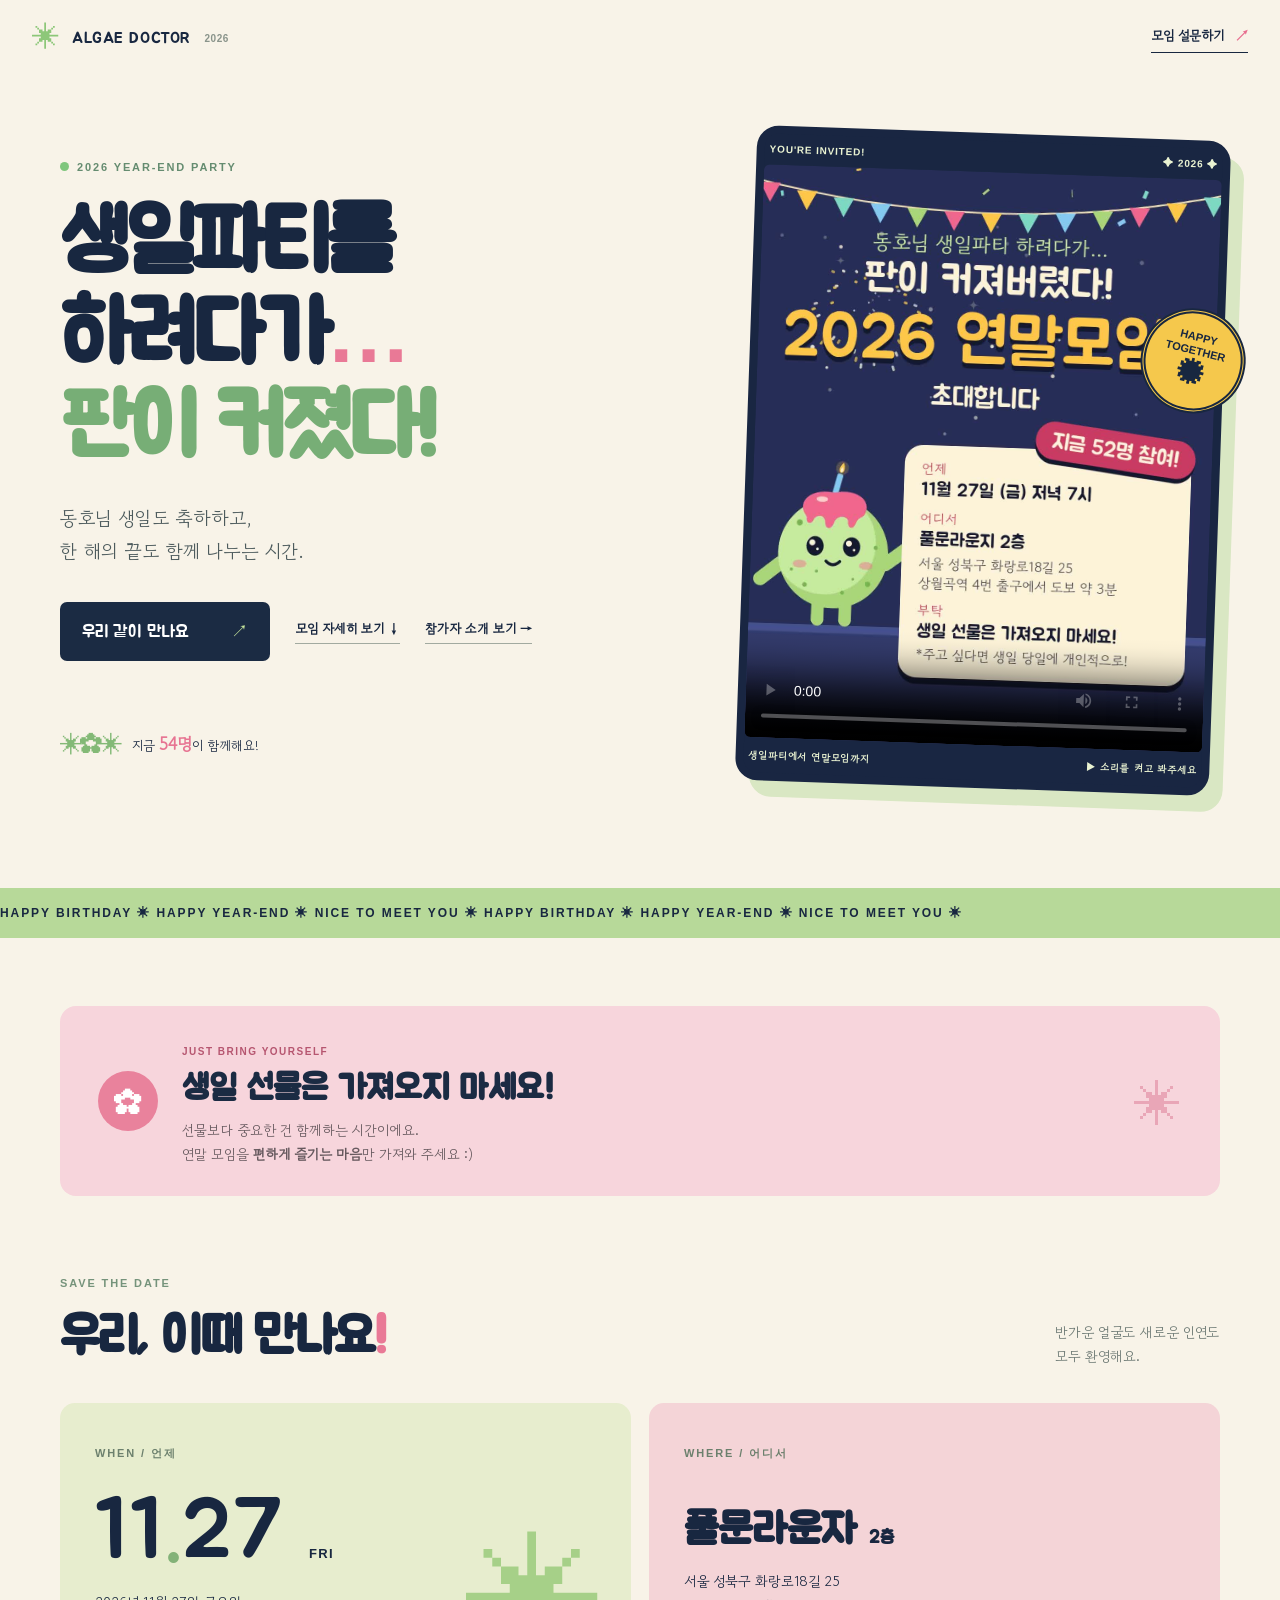
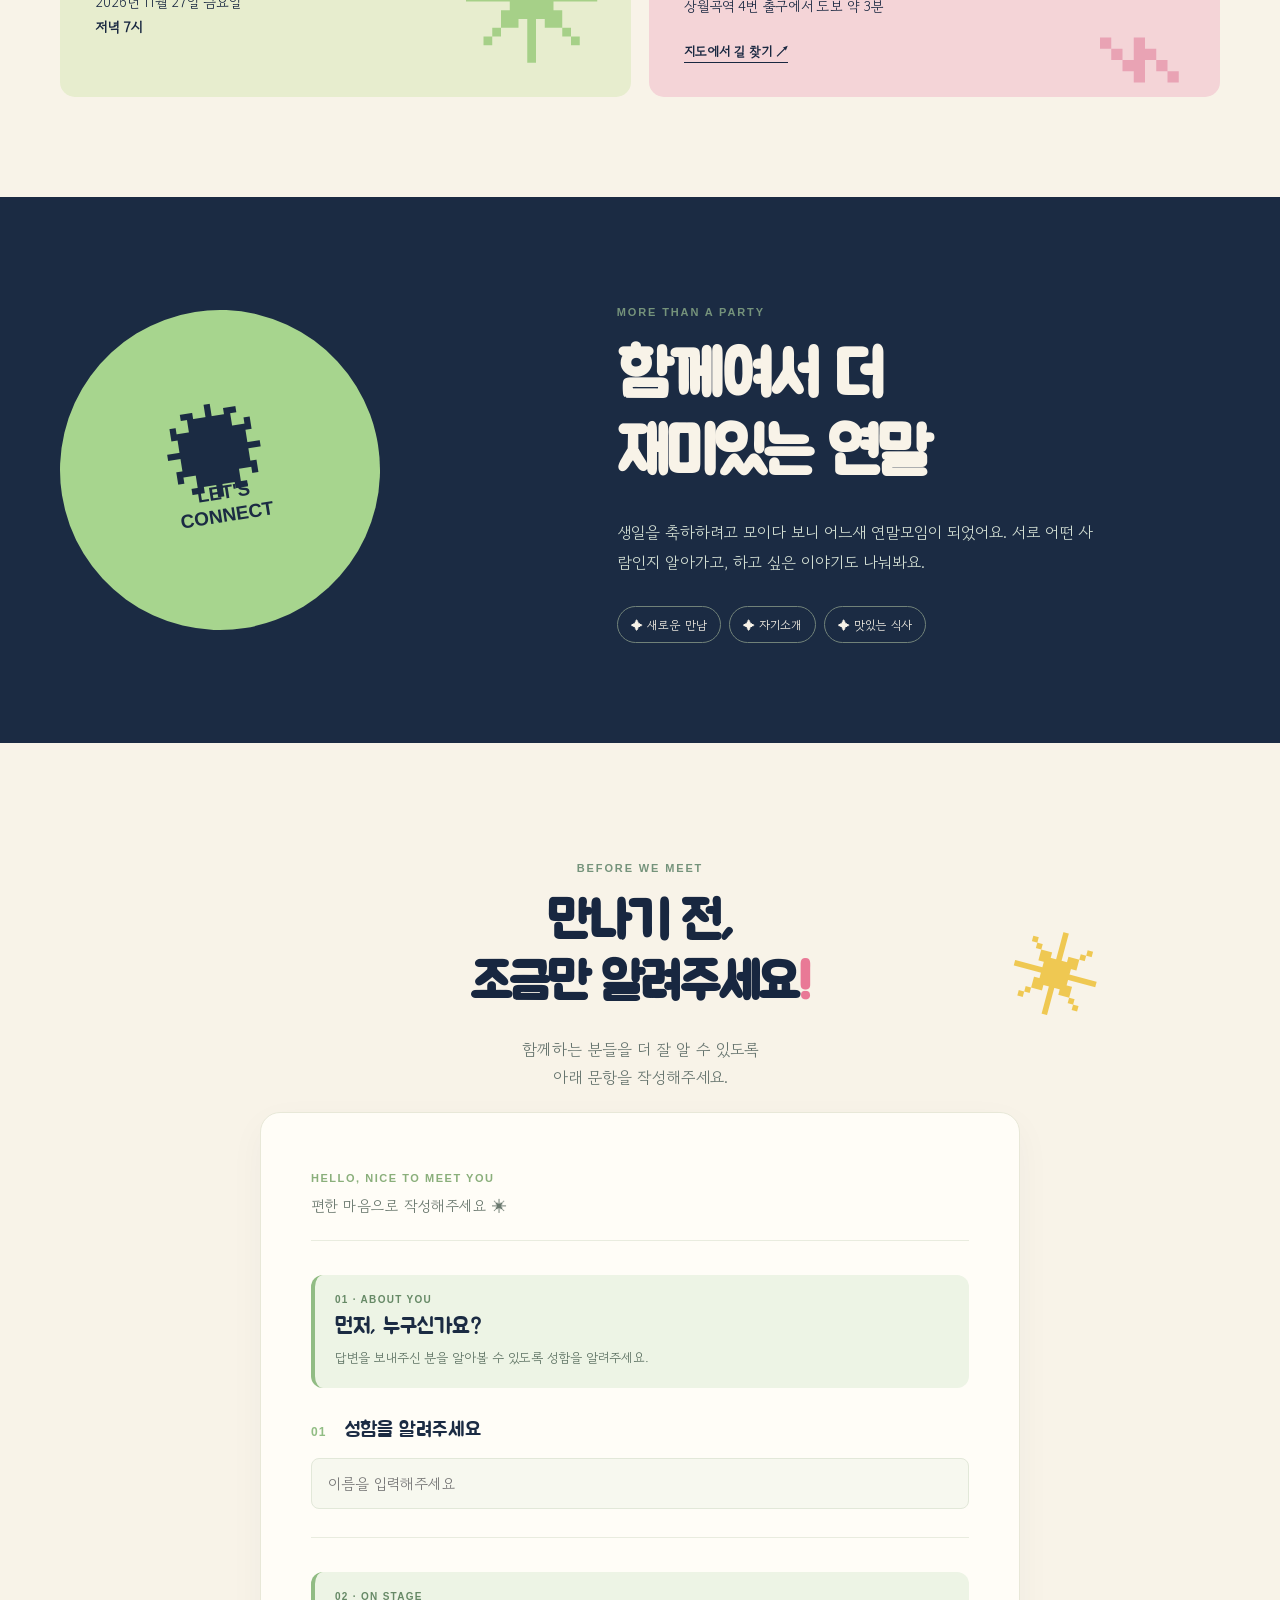
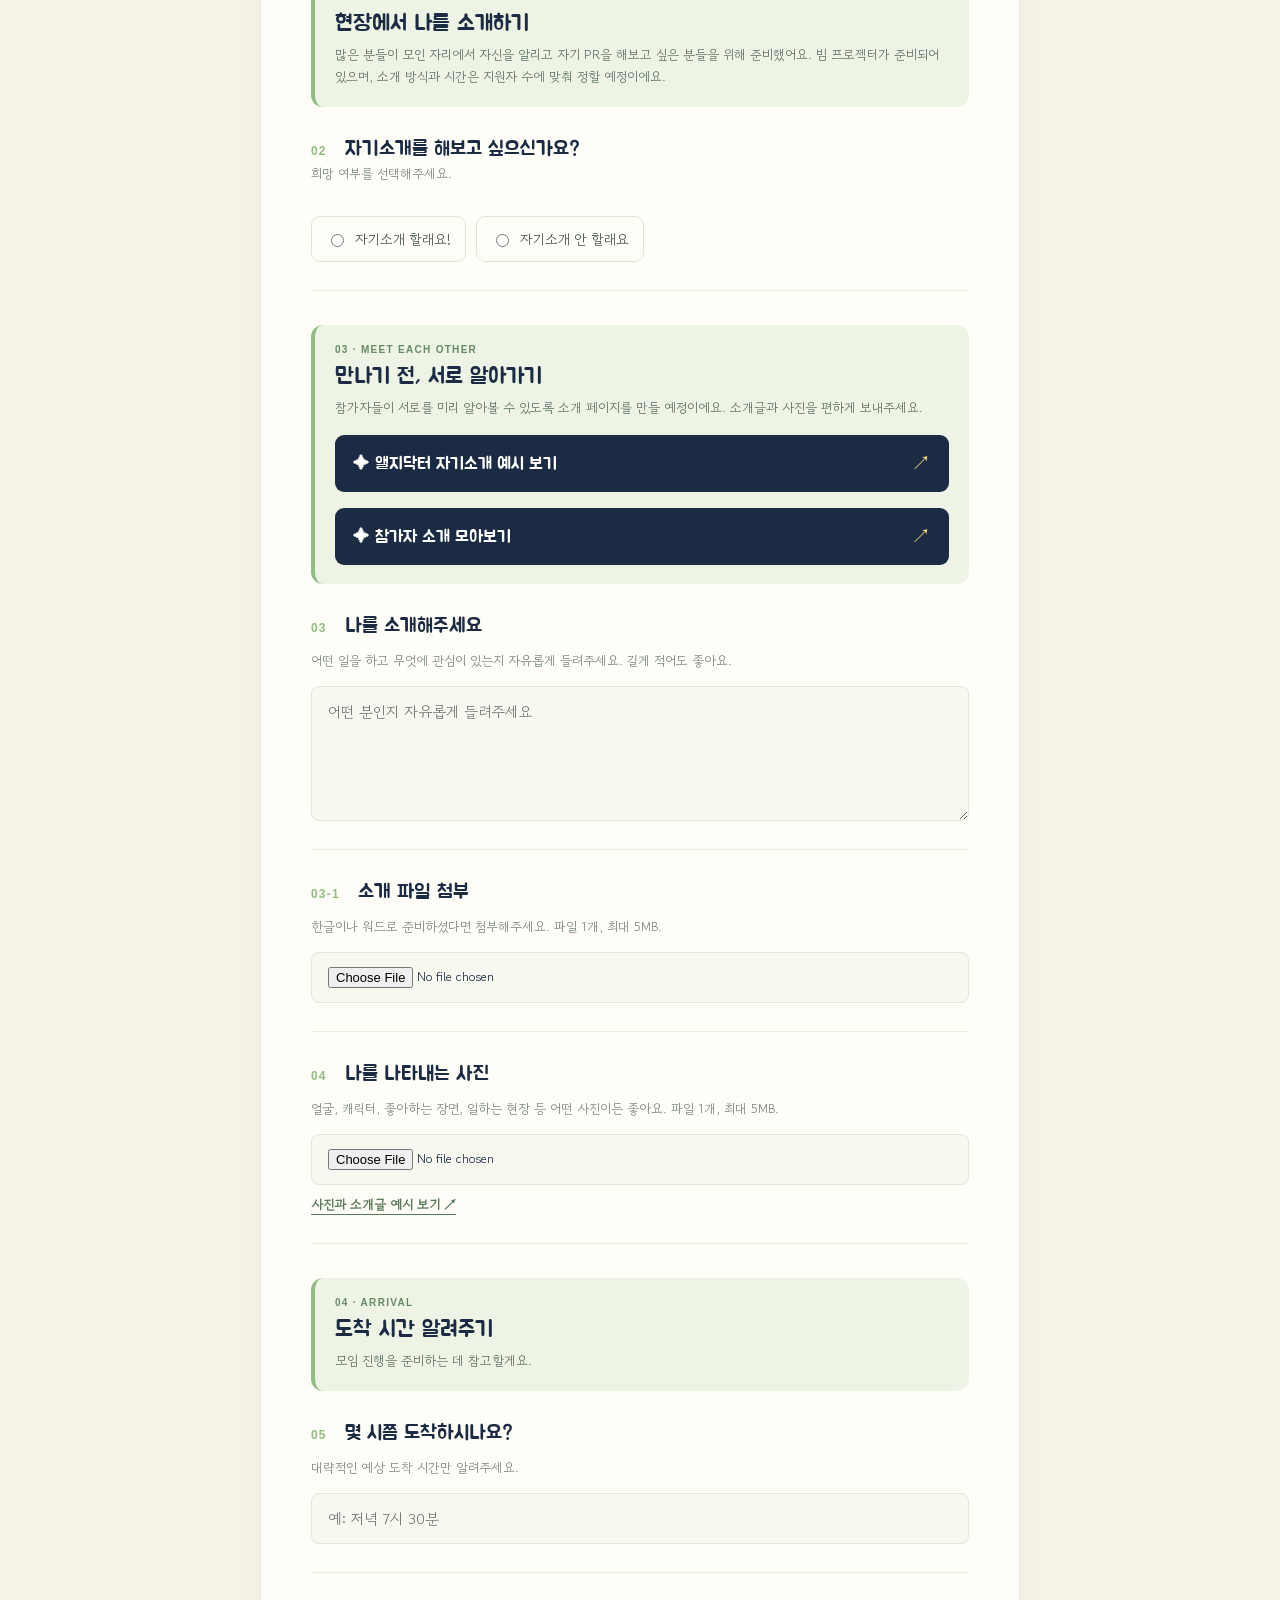
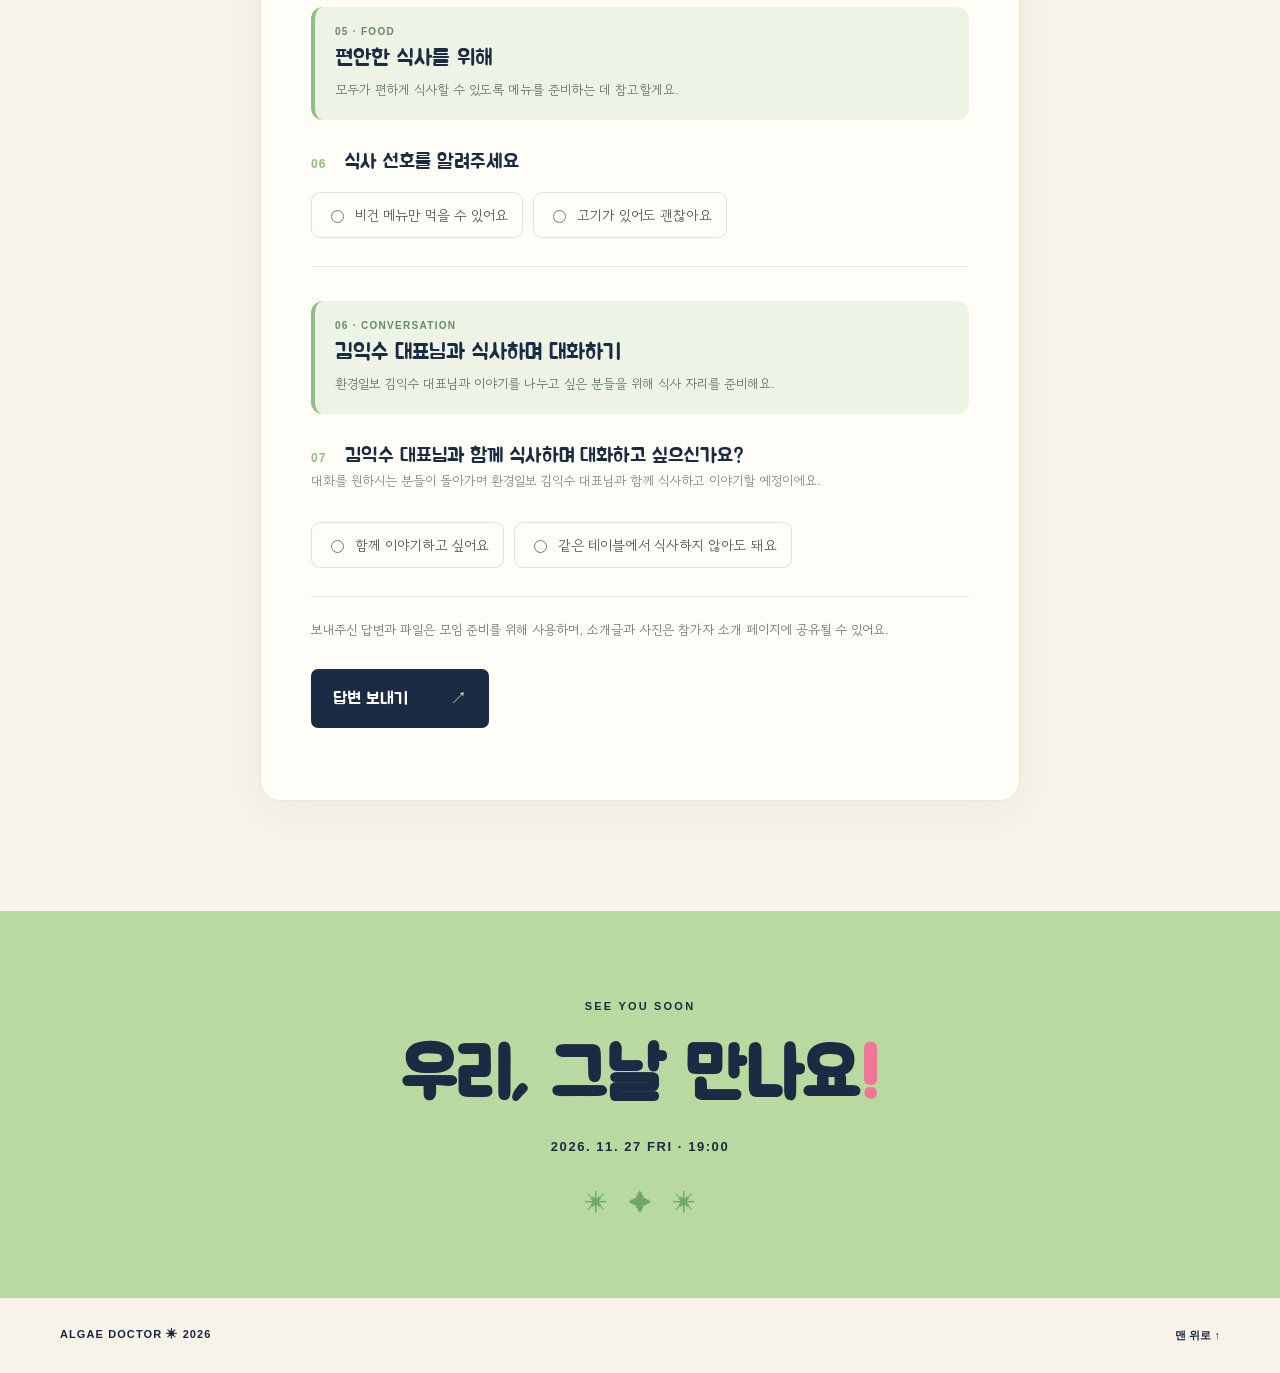
==== index.html @ 5c4eab5b "Match participant list: 54 attending" ====
<!doctype html>
<html lang="ko">
<head>
  <script>if (location.hash === "#rsvp" && !document.referrer.startsWith(location.origin + location.pathname.replace(/[^/]*$/, ""))) { history.replaceState(null, "", location.pathname + location.search); if ("scrollRestoration" in history) history.scrollRestoration = "manual"; window.scrollTo(0, 0); }</script>
  <meta charset="utf-8">
  <meta name="viewport" content="width=device-width, initial-scale=1">
  <meta name="theme-color" content="#172540">
  <meta name="description" content="동호님 생일파티로 시작해 판이 커진 2026 연말모임에 초대합니다.">
  <title>판이 커져버린 생일파티 | 2026 연말모임</title>
  <link rel="preconnect" href="https://fonts.googleapis.com">
  <link rel="preconnect" href="https://fonts.gstatic.com" crossorigin>
  <link href="https://fonts.googleapis.com/css2?family=Gowun+Dodum&family=Jua&display=swap" rel="stylesheet">
  <link rel="stylesheet" href="style.css">
  <style>
.draft-note{max-width:760px;margin:36px auto 0;padding:18px 22px;text-align:left;line-height:1.7;background:#fff0d4;border-radius:12px;font-size:14px}.draft-note a{text-underline-offset:3px;font-weight:bold}.survey{max-width:760px;margin:20px auto 0;text-align:left;background:#fffdf7;border:1px solid #e8e8d8;border-radius:20px;padding:clamp(22px,5vw,50px);box-shadow:0 12px 36px #1827400a}.survey-intro{border-bottom:1px solid #e9ecdf;padding-bottom:24px}.survey-intro span{font:800 11px sans-serif;letter-spacing:.14em;color:#8aaf7b}.survey-intro p{font-size:15px;margin-top:8px;color:#69776d}.survey-item{display:block;border:0;border-bottom:1px solid #e9ecdf;margin:0;padding:28px 0;width:100%;min-width:0}.survey-item legend,.survey-item>label{font-family:'Jua','Malgun Gothic',sans-serif;color:#1b2b43;font-size:20px;line-height:1.4}.survey-item legend{padding:0;float:left;width:100%}.survey-item legend+*{clear:both}.survey-num{display:inline-block;margin-right:12px;color:#91bd84;font:800 12px sans-serif;letter-spacing:.1em}.survey-item p{font-size:13px;color:#78867e;line-height:1.7;margin:10px 0 14px}.survey-item input:not([type=radio]),.survey-item textarea{display:block;width:100%;padding:14px 16px;margin-top:14px;background:#f7f8ef;border:1px solid #e2e8d9;border-radius:8px;font:15px 'Gowun Dodum',sans-serif;color:#1b2b43}.survey-item input[type=file]{font-size:13px}.survey-item input:focus-visible,.survey-item textarea:focus-visible{outline:2px solid #83b976;outline-offset:2px}.choices{display:flex;flex-wrap:wrap;gap:10px;padding-top:16px;clear:both}.choices label{display:flex;align-items:center;gap:8px;border:1px solid #dce6d6;border-radius:9px;padding:12px 14px;color:#43544d;font-size:14px;cursor:pointer}.choices input{accent-color:#76af74}.submit-draft{margin-top:30px;border:0;opacity:.5;cursor:not-allowed}.survey-item textarea{resize:vertical}@media(max-width:720px){.survey{padding:25px 20px}.survey-item legend,.survey-item>label{font-size:18px}.choices{flex-direction:column}.choices label{width:100%}}
.survey-privacy,.survey-status{font-size:13px;line-height:1.7;color:#65766c;margin-top:22px}.survey-status{font-weight:bold;color:#315e43}.hp{position:absolute;left:-10000px;width:1px;height:1px;overflow:hidden}
.survey-submit{border:0;margin-top:28px;cursor:pointer}.survey-submit:disabled{opacity:.55;cursor:wait}


.gift-note{width:min(1160px,calc(100% - 64px));margin:68px auto -28px;padding:30px 38px;border-radius:16px;background:#f7d5dc;display:flex;align-items:center;gap:24px;color:#1b2b43;position:relative;overflow:hidden}
.gift-icon{flex:none;display:grid;place-items:center;width:60px;height:60px;border-radius:50%;background:#e9829c;color:white;font-size:29px}
.gift-note .gift-eyebrow{font:800 10px sans-serif;letter-spacing:.15em;color:#b65670}.gift-note h2{font-size:clamp(24px,3vw,34px);margin:8px 0}.gift-note p{font-size:14px;line-height:1.7;color:#66595e}.gift-note .gift-star{margin-left:auto;font-size:48px;color:#e9a6b7}.example-link{display:inline-flex;gap:12px;align-items:center;margin-top:16px;padding:11px 15px;border:1px solid #93b48c;border-radius:8px;font-weight:bold;font-size:13px;color:#466c50;text-decoration:none}.example-link:hover{background:#edf4e3}.photo-example-link{display:inline-block;margin-top:10px;color:#587b59;font-size:13px;font-weight:bold;text-underline-offset:4px}
@media(max-width:720px){.gift-note{width:calc(100% - 36px);margin:46px auto -28px;padding:22px;align-items:flex-start;gap:15px}.gift-icon{width:44px;height:44px;font-size:21px}.gift-note h2{font-size:23px}.gift-note p{font-size:13px}.gift-note .gift-star{display:none}}

.survey-group{margin:34px 0 0;padding:19px 20px;border-radius:12px;background:#edf4e5;border-left:4px solid #91bc84}.survey-group small{display:block;color:#668966;font:800 10px sans-serif;letter-spacing:.13em;margin-bottom:7px}.survey-group h3{font:22px 'Jua',sans-serif;color:#1b2b43;margin:0 0 7px}.survey-group p{font-size:13px;line-height:1.7;color:#5b7061;margin:0}.survey-item+.survey-group{margin-top:34px}@media(max-width:720px){.survey-group{padding:17px}.survey-group h3{font-size:20px}}
.profile-sample-button{display:flex;justify-content:space-between;align-items:center;margin-top:16px;padding:15px 18px;background:#1b2b43;color:#fff;border-radius:9px;font-family:Jua,sans-serif;font-size:17px;text-decoration:none}.profile-sample-button:hover{background:#355a46}.profile-sample-button span{color:#f5d87b;font-size:20px}
.hero-actions{flex-wrap:wrap;row-gap:14px}</style>
</head>
<body>
  <header class="topbar"><a class="logo" href="#top"><span class="logo-dot">✳</span> ALGAE DOCTOR <small>2026</small></a><a class="top-link" href="#rsvp">모임 설문하기 <span>↗</span></a></header>
  <main id="top">
    <section class="hero shell">
      <div class="hero-copy"><div class="eyebrow"><span></span> 2026 YEAR-END PARTY</div><h1>생일파티를<br>하려다가<span class="pink">…</span><br><em>판이 커졌다!</em></h1><p class="lead">동호님 생일도 축하하고,<br>한 해의 끝도 함께 나누는 시간.</p><div class="hero-actions"><a class="button primary" href="#rsvp">우리 같이 만나요 <span>↗</span></a><a class="text-link" href="#details">모임 자세히 보기 ↓</a><a class="text-link" href="intros.html">참가자 소개 보기 →</a></div><div class="invite-note"><span class="faces">✳ ✿ ✳</span><span>지금 <strong>54명</strong>이 함께해요!</span></div></div>
      <div class="visual"><div class="visual-top"><span>YOU'RE INVITED!</span><span>✦ 2026 ✦</span></div><video controls playsinline preload="metadata" poster="poster.jpg" aria-label="앨지닥터 연말모임 초대장 애니메이션"><source src="invitation.mp4" type="video/mp4">브라우저가 영상을 지원하지 않습니다.</video><div class="visual-bottom"><span>생일파티에서 연말모임까지</span><span>▶ 소리를 켜고 봐주세요</span></div><div class="stamp">HAPPY<br>TOGETHER <span>✹</span></div></div>
    </section>
    <div class="ticker" aria-hidden="true"><div>HAPPY BIRTHDAY ✳ HAPPY YEAR-END ✳ NICE TO MEET YOU ✳ HAPPY BIRTHDAY ✳ HAPPY YEAR-END ✳ NICE TO MEET YOU ✳</div></div>
    <aside class="gift-note" aria-label="선물 안내"><span class="gift-icon" aria-hidden="true">✿</span><div><span class="gift-eyebrow">JUST BRING YOURSELF</span><h2>생일 선물은 가져오지 마세요!</h2><p>선물보다 중요한 건 함께하는 시간이에요.<br>연말 모임을 <strong>편하게 즐기는 마음</strong>만 가져와 주세요 :)</p></div><span class="gift-star" aria-hidden="true">✳</span></aside>
    <section class="details shell" id="details"><div class="section-heading"><div><span class="section-kicker">SAVE THE DATE</span><h2>우리, 이때 만나요<span class="pink">!</span></h2></div><p>반가운 얼굴도 새로운 인연도<br>모두 환영해요.</p></div><div class="detail-grid"><article class="detail-card date-card"><span class="card-label">WHEN / 언제</span><div class="date-big">11<span>.</span>27 <small>FRI</small></div><p>2026년 11월 27일 금요일<br><strong>저녁 7시</strong></p><span class="card-art">✳</span></article><article class="detail-card place-card"><span class="card-label">WHERE / 어디서</span><h3>풀문라운자 <small>2층</small></h3><p>서울 성북구 화랑로18길 25<br>상월곡역 4번 출구에서 도보 약 3분</p><a href="https://map.naver.com/p/search/%EC%84%9C%EC%9A%B8%20%EC%84%B1%EB%B6%81%EA%B5%AC%20%ED%99%94%EB%9E%91%EB%A1%9C18%EA%B8%B8%2025" target="_blank" rel="noopener noreferrer">지도에서 길 찾기 ↗</a><span class="place-icon">⌁</span></article></div></section>
    <section class="story"><div class="shell story-inner"><div class="story-mark">✹<br><span>LET'S<br>CONNECT</span></div><div><span class="section-kicker">MORE THAN A PARTY</span><h2>함께여서 더<br>재미있는 연말</h2><p>생일을 축하하려고 모이다 보니 어느새 연말모임이 되었어요. 서로 어떤 사람인지 알아가고, 하고 싶은 이야기도 나눠봐요.</p><div class="story-tags"><span>✦ 새로운 만남</span><span>✦ 자기소개</span><span>✦ 맛있는 식사</span></div></div></div></section>
<section id="rsvp" class="rsvp shell"><div class="rsvp-head"><div><span class="section-kicker">BEFORE WE MEET</span><h2>만나기 전,<br>조금만 알려주세요<span class="pink">!</span></h2><p>함께하는 분들을 더 잘 알 수 있도록<br>아래 문항을 작성해주세요.</p></div><div class="rsvp-star">✳</div></div>
<form class="survey" id="survey-form">
  <div class="survey-intro"><span>HELLO, NICE TO MEET YOU</span><p>편한 마음으로 작성해주세요 ✳</p></div>
  <div class="survey-group"><small>01 · ABOUT YOU</small><h3>먼저, 누구신가요?</h3><p>답변을 보내주신 분을 알아볼 수 있도록 성함을 알려주세요.</p></div>
  <div class="survey-item"><label for="guest-name"><span class="survey-num">01</span> 성함을 알려주세요</label><input id="guest-name" name="name" autocomplete="name" required maxlength="100" placeholder="이름을 입력해주세요"></div>
  <div class="survey-group"><small>02 · ON STAGE</small><h3>현장에서 나를 소개하기</h3><p>많은 분들이 모인 자리에서 자신을 알리고 자기 PR을 해보고 싶은 분들을 위해 준비했어요. 빔 프로젝터가 준비되어 있으며, 소개 방식과 시간은 지원자 수에 맞춰 정할 예정이에요.</p></div>
  <fieldset class="survey-item"><legend><span class="survey-num">02</span> 자기소개를 해보고 싶으신가요?</legend><p>희망 여부를 선택해주세요.</p><div class="choices"><label><input type="radio" name="presentation" value="yes"> 자기소개 할래요!</label><label><input type="radio" name="presentation" value="no"> 자기소개 안 할래요</label></div></fieldset>
  <div class="survey-group"><small>03 · MEET EACH OTHER</small><h3>만나기 전, 서로 알아가기</h3><p>참가자들이 서로를 미리 알아볼 수 있도록 소개 페이지를 만들 예정이에요. 소개글과 사진을 편하게 보내주세요.</p><a class="profile-sample-button" href="intro-example.html">✦ 앨지닥터 자기소개 예시 보기 <span>↗</span></a><a class="profile-sample-button" href="intros.html">✦ 참가자 소개 모아보기 <span>↗</span></a></div>
  <div class="survey-item"><label for="intro"><span class="survey-num">03</span> 나를 소개해주세요</label><p>어떤 일을 하고 무엇에 관심이 있는지 자유롭게 들려주세요. 길게 적어도 좋아요.</p><textarea id="intro" name="intro" rows="5" placeholder="어떤 분인지 자유롭게 들려주세요"></textarea></div>
  <div class="survey-item"><label for="document"><span class="survey-num">03-1</span> 소개 파일 첨부</label><p>한글이나 워드로 준비하셨다면 첨부해주세요. 파일 1개, 최대 5MB.</p><input id="document" name="document" type="file" accept=".hwp,.hwpx,.doc,.docx"></div>
  <div class="survey-item"><label for="photo"><span class="survey-num">04</span> 나를 나타내는 사진</label><p>얼굴, 캐릭터, 좋아하는 장면, 일하는 현장 등 어떤 사진이든 좋아요. 파일 1개, 최대 5MB.</p><input id="photo" name="photo" type="file" accept=".jpg,.jpeg,.png,.webp,.gif,image/jpeg,image/png,image/webp,image/gif"><a class="photo-example-link" href="intro-example.html">사진과 소개글 예시 보기 ↗</a></div>
  <div class="survey-group"><small>04 · ARRIVAL</small><h3>도착 시간 알려주기</h3><p>모임 진행을 준비하는 데 참고할게요.</p></div>
  <div class="survey-item"><label for="arrival"><span class="survey-num">05</span> 몇 시쯤 도착하시나요?</label><p>대략적인 예상 도착 시간만 알려주세요.</p><input id="arrival" name="arrival" placeholder="예: 저녁 7시 30분"></div>
  <div class="survey-group"><small>05 · FOOD</small><h3>편안한 식사를 위해</h3><p>모두가 편하게 식사할 수 있도록 메뉴를 준비하는 데 참고할게요.</p></div>
  <fieldset class="survey-item"><legend><span class="survey-num">06</span> 식사 선호를 알려주세요</legend><div class="choices"><label><input type="radio" name="meal" value="vegan"> 비건 메뉴만 먹을 수 있어요</label><label><input type="radio" name="meal" value="any"> 고기가 있어도 괜찮아요</label></div></fieldset>
  <div class="survey-group"><small>06 · CONVERSATION</small><h3>김익수 대표님과 식사하며 대화하기</h3><p>환경일보 김익수 대표님과 이야기를 나누고 싶은 분들을 위해 식사 자리를 준비해요.</p></div>
  <fieldset class="survey-item"><legend><span class="survey-num">07</span> 김익수 대표님과 함께 식사하며 대화하고 싶으신가요?</legend><p>대화를 원하시는 분들이 돌아가며 환경일보 김익수 대표님과 함께 식사하고 이야기할 예정이에요.</p><div class="choices"><label><input type="radio" name="conversation" value="yes"> 함께 이야기하고 싶어요</label><label><input type="radio" name="conversation" value="no"> 같은 테이블에서 식사하지 않아도 돼요</label></div></fieldset>
  <p class="survey-privacy">보내주신 답변과 파일은 모임 준비를 위해 사용하며, 소개글과 사진은 참가자 소개 페이지에 공유될 수 있어요.</p>
  <input class="hp" type="text" name="website" tabindex="-1" autocomplete="off" aria-hidden="true">
  <button class="button primary survey-submit" type="submit">답변 보내기 <span>↗</span></button><p class="survey-status" role="status" aria-live="polite"></p>
</form></section>

    <section class="last"><span>SEE YOU SOON</span><h2>우리, 그날 만나요<span>!</span></h2><p>2026. 11. 27 FRI · 19:00</p><div>✳ &nbsp; ✦ &nbsp; ✳</div></section>
  </main><footer><span>ALGAE DOCTOR ✳ 2026</span><a href="#top">맨 위로 ↑</a></footer>
<script>
/* The live endpoint is filled in only after the owner authorizes the app. */
const SURVEY_ENDPOINT = 'https://script.google.com/macros/s/AKfycbyxe6yL-OraJWx9wIoxw73s2X1NmEUCJbNVIx7l1rkoIXgfqvYIwPMCseM7DfuCNoK4/exec';
const form = document.querySelector('#survey-form');
const button = form.querySelector('[type="submit"]');
const statusText = form.querySelector('.survey-status');
const answerOptions = {
  presentation:{yes:'자기소개 할래요!',no:'자기소개 안할래요'},
  meal:{vegan:'비건 메뉴만 먹을 수 있어요.',any:'고기가 있어도 상관 없어요.'},
  conversation:{yes:'김익수 대표님과 식사하며, 이야기를 싶습니다.',no:'꼭 같은 테이블에서 함께 식사하지 않아도 됩니다.'}
};
let requestId = crypto.randomUUID();
function fileData(input) {
  const file = input.files[0];
  if (!file) return Promise.resolve(null);
  if (file.size > 5 * 1024 * 1024) return Promise.reject(new Error('첨부파일은 각각 5MB 이하여야 해요.'));
  return new Promise((resolve,reject) => {
    const reader = new FileReader();
    reader.onerror = () => reject(new Error('파일을 읽지 못했어요. 다시 선택해주세요.'));
    reader.onload = () => resolve({name:file.name, base64:String(reader.result).split(',')[1]});
    reader.readAsDataURL(file);
  });
}
function checkStatus(id) {
  return new Promise(resolve => {
    const callback = 'surveyStatus_' + crypto.randomUUID().replaceAll('-','_');
    const script = document.createElement('script');
    const timer = setTimeout(() => done(false), 8000);
    function done(value) { clearTimeout(timer); script.remove(); delete window[callback]; resolve(value); }
    window[callback] = data => done(Boolean(data && data.ok));
    script.onerror = () => done(false);
    const url = new URL(SURVEY_ENDPOINT);
    url.searchParams.set('id', id);
    url.searchParams.set('callback', callback);
    script.src = url.href;
    document.head.append(script);
  });
}
const pause = ms => new Promise(resolve => setTimeout(resolve,ms));
form.addEventListener('submit', async event => {
  event.preventDefault();
  if (!SURVEY_ENDPOINT || !form.reportValidity()) return;
  button.disabled = true;
  statusText.textContent = '답변을 보내고 있어요. 창을 닫지 말아주세요.';
  try {
    const values = new FormData(form);
    const [documentFile,photoFile] = await Promise.all([fileData(form.elements.document),fileData(form.elements.photo)]);
    const payload = {
      requestId, name:String(values.get('name')||'').trim(), intro:String(values.get('intro')||'').trim(),
      arrival:String(values.get('arrival')||'').trim(), website:String(values.get('website')||''),
      presentation:answerOptions.presentation[values.get('presentation')]||'',
      meal:answerOptions.meal[values.get('meal')]||'',
      conversation:answerOptions.conversation[values.get('conversation')]||'',
      document:documentFile, photo:photoFile
    };
    if (!payload.name) throw new Error('성함을 입력해주세요.');
    const response = await fetch(SURVEY_ENDPOINT, {method:'POST', mode:'no-cors', headers:{'Content-Type':'text/plain;charset=utf-8'}, body:JSON.stringify(payload)});
    let confirmed = false;
    for (let i=0;i<12 && !confirmed;i++) { await pause(3000); confirmed = await checkStatus(requestId); }
    if (!confirmed) throw new Error('저장 여부를 확인하지 못했어요. 같은 내용을 다시 보내면 중복 접수를 막도록 확인합니다.');
    statusText.textContent = '답변이 안전하게 접수됐어요. 모임에서 만나요!';
    form.reset();
    requestId = crypto.randomUUID();
  } catch (error) {
    statusText.textContent = error.message || '전송하지 못했어요. 잠시 후 다시 시도해주세요.';
  } finally { button.disabled = false; }
});

</script>
</body></html>
---- style.css ----
*{box-sizing:border-box}html{scroll-behavior:smooth}body{margin:0;background:#f8f3e8;color:#182740;font-family:'Gowun Dodum','Malgun Gothic',sans-serif}a{color:inherit}h1,h2,h3,p{margin:0}h1,h2,h3,.button,.logo,.date-big{font-family:'Jua','Malgun Gothic',sans-serif}.shell{width:min(1160px,calc(100% - 64px));margin:auto}.topbar{height:78px;display:flex;align-items:center;justify-content:space-between;width:min(1280px,calc(100% - 64px));margin:auto}.logo{text-decoration:none;font-size:16px;letter-spacing:.035em}.logo-dot{font-size:28px;vertical-align:middle;color:#8dc779;margin-right:6px}.logo small{font:700 10px sans-serif;margin-left:8px;color:#8a948b}.top-link{text-decoration:none;font-weight:bold;font-size:13px;border-bottom:1px solid #182740;padding-bottom:7px}.top-link span{color:#e86e8f;margin-left:8px}.hero{display:grid;grid-template-columns:1fr .8fr;gap:8%;align-items:center;padding:55px 0 100px}.eyebrow,.section-kicker,.card-label{font:800 11px sans-serif;letter-spacing:.17em}.eyebrow{display:flex;align-items:center;gap:8px;color:#658c70}.eyebrow span{width:9px;height:9px;background:#80c67d;border-radius:50%}h1{font-size:clamp(55px,6.7vw,92px);line-height:1.08;letter-spacing:-.05em;margin:25px 0}h1 em{font-style:normal;color:#77ae76}.pink{color:#e97996}.lead{font-size:19px;line-height:1.75;color:#4d5b5d}.hero-actions{display:flex;align-items:center;gap:25px;margin-top:35px}.button{display:inline-flex;align-items:center;justify-content:space-between;gap:42px;padding:18px 22px;text-decoration:none;border-radius:7px;font-size:17px}.button.primary{background:#1b2b43;color:#fff}.button:hover{background:#334d65}.button span{color:#c9e99e}.text-link{font-size:13px;font-weight:bold;text-decoration:none;border-bottom:1px solid #a2aaa0;padding-bottom:5px}.invite-note{margin-top:65px;display:flex;gap:14px;align-items:center;font-size:13px}.faces{font-size:23px;letter-spacing:-5px;color:#83b976}.invite-note strong{color:#e77492;font-size:17px}.visual{position:relative;background:#192642;border:8px solid #192642;border-radius:22px;box-shadow:14px 16px 0 #d9e7c3;transform:rotate(2deg)}.visual video{display:block;width:100%;aspect-ratio:4/5;object-fit:cover;border-radius:6px}.visual-top,.visual-bottom{display:flex;justify-content:space-between;gap:12px;padding:10px 5px;color:#eaf3d2;font:700 10px sans-serif;letter-spacing:.08em}.visual-bottom{font-family:'Gowun Dodum',sans-serif;font-size:10px}.stamp{position:absolute;right:-30px;top:25%;width:105px;height:105px;border-radius:50%;background:#f5c84c;color:#182740;display:grid;place-content:center;text-align:center;font:900 11px sans-serif;line-height:1.3;transform:rotate(12deg);border:5px double #182740}.stamp span{font-size:27px}.ticker{overflow:hidden;background:#b7d999;white-space:nowrap;padding:18px 0;font:900 12px sans-serif;letter-spacing:.16em}.ticker div{width:max-content;animation:move 35s linear infinite}@keyframes move{to{transform:translateX(-50%)}}.details{padding:100px 0}.section-heading{display:flex;justify-content:space-between;align-items:end;margin-bottom:34px}.section-kicker{color:#75937b}.section-heading h2,.rsvp h2,.story h2{font-size:clamp(37px,4vw,57px);line-height:1.2;letter-spacing:-.04em;margin-top:15px}.section-heading p{color:#6a7772;line-height:1.7;font-size:14px}.detail-grid{display:grid;grid-template-columns:1fr 1fr;gap:18px}.detail-card{position:relative;overflow:hidden;min-height:270px;border-radius:15px;padding:35px}.date-card{background:#e7edce}.place-card{background:#f4d4d7}.card-label{color:#6c806d}.date-big{font-size:85px;line-height:1;margin:28px 0 15px}.date-big span{color:#83b278}.date-big small{font:900 13px sans-serif;letter-spacing:.1em}.detail-card p{font-size:14px;line-height:1.8}.card-art{position:absolute;font-size:140px;color:#a6d088;right:25px;bottom:3px}.place-card h3{font-size:42px;margin:42px 0 12px}.place-card h3 small{font-size:18px}.place-card a{display:inline-block;font-size:13px;font-weight:bold;margin-top:23px;text-underline-offset:5px}.place-icon{position:absolute;right:30px;bottom:-60px;font-size:180px;color:#e9a3b4}.story{background:#1b2b43;color:#f8f3e8;padding:100px 0}.story-inner{display:grid;grid-template-columns:.75fr 1fr;gap:9%;align-items:center}.story-mark{aspect-ratio:1;max-width:320px;border-radius:50%;background:#a7d58e;color:#1b2b43;display:grid;place-content:center;text-align:center;font-size:100px;line-height:.7;transform:rotate(-9deg)}.story-mark span{font:900 19px sans-serif;line-height:1.2}.story h2{font-size:clamp(43px,5vw,64px);margin:18px 0 24px}.story p{line-height:1.9;color:#d2ded3;max-width:490px}.story-tags{display:flex;gap:8px;flex-wrap:wrap;margin-top:28px}.story-tags span{border:1px solid #718279;border-radius:30px;padding:9px 13px;font-size:12px}.rsvp{padding:110px 0;text-align:center}.rsvp-head{display:flex;align-items:center;justify-content:center;position:relative}.rsvp h2{margin-bottom:20px}.rsvp-head p{line-height:1.8;color:#66746e}.rsvp-star{position:absolute;right:10%;font-size:90px;color:#efc852;transform:rotate(15deg)}.questions{display:grid;grid-template-columns:repeat(3,1fr);gap:14px;text-align:left;margin:50px 0 38px}.questions>div{background:#fffdf7;border:1px solid #e8e8d8;border-radius:12px;padding:26px}.questions span{font:800 11px sans-serif;letter-spacing:.1em;color:#8ab17c}.questions h3{font-size:22px;margin:25px 0 12px}.questions p{color:#718078;font-size:13px;line-height:1.8}.rsvp-button{min-width:260px}.form-note{font-size:12px;color:#7a8981;margin-top:15px}.last{background:#b8d99f;text-align:center;padding:80px 20px;color:#1b2b43}.last>span{font:800 11px sans-serif;letter-spacing:.2em}.last h2{font-size:clamp(42px,6vw,70px);margin:18px 0}.last h2 span{color:#ee7797}.last p{font:800 13px sans-serif;letter-spacing:.12em}.last div{font-size:23px;margin-top:30px;color:#6da868}footer{display:flex;justify-content:space-between;padding:30px max(32px,calc((100vw - 1160px)/2));font:700 11px sans-serif;letter-spacing:.1em}footer a{text-decoration:none;letter-spacing:0}@media(max-width:720px){.shell{width:calc(100% - 36px)}.topbar{width:calc(100% - 36px);height:65px}.hero{grid-template-columns:1fr;gap:45px;padding:45px 0 72px}.hero-copy h1{font-size:clamp(53px,12vw,75px)}.lead{font-size:16px}.invite-note{margin-top:35px}.visual{width:85%;margin:auto}.stamp{width:80px;height:80px;right:-22px;font-size:9px}.stamp span{font-size:19px}.details,.rsvp{padding:75px 0}.section-heading{display:block}.section-heading p{margin-top:15px}.detail-grid,.questions{grid-template-columns:1fr}.detail-card{min-height:230px}.date-big{font-size:70px}.story{padding:75px 0}.story-inner{grid-template-columns:1fr;gap:45px}.story-mark{width:190px;font-size:75px}.story-mark span{font-size:14px}.rsvp-star{right:0;top:-35px;font-size:45px}.questions{margin:35px 0}.questions h3{margin:14px 0 8px}.questions>div{padding:22px}.last{padding:65px 20px}}@media(prefers-reduced-motion:reduce){html{scroll-behavior:auto}.ticker div{animation:none}}
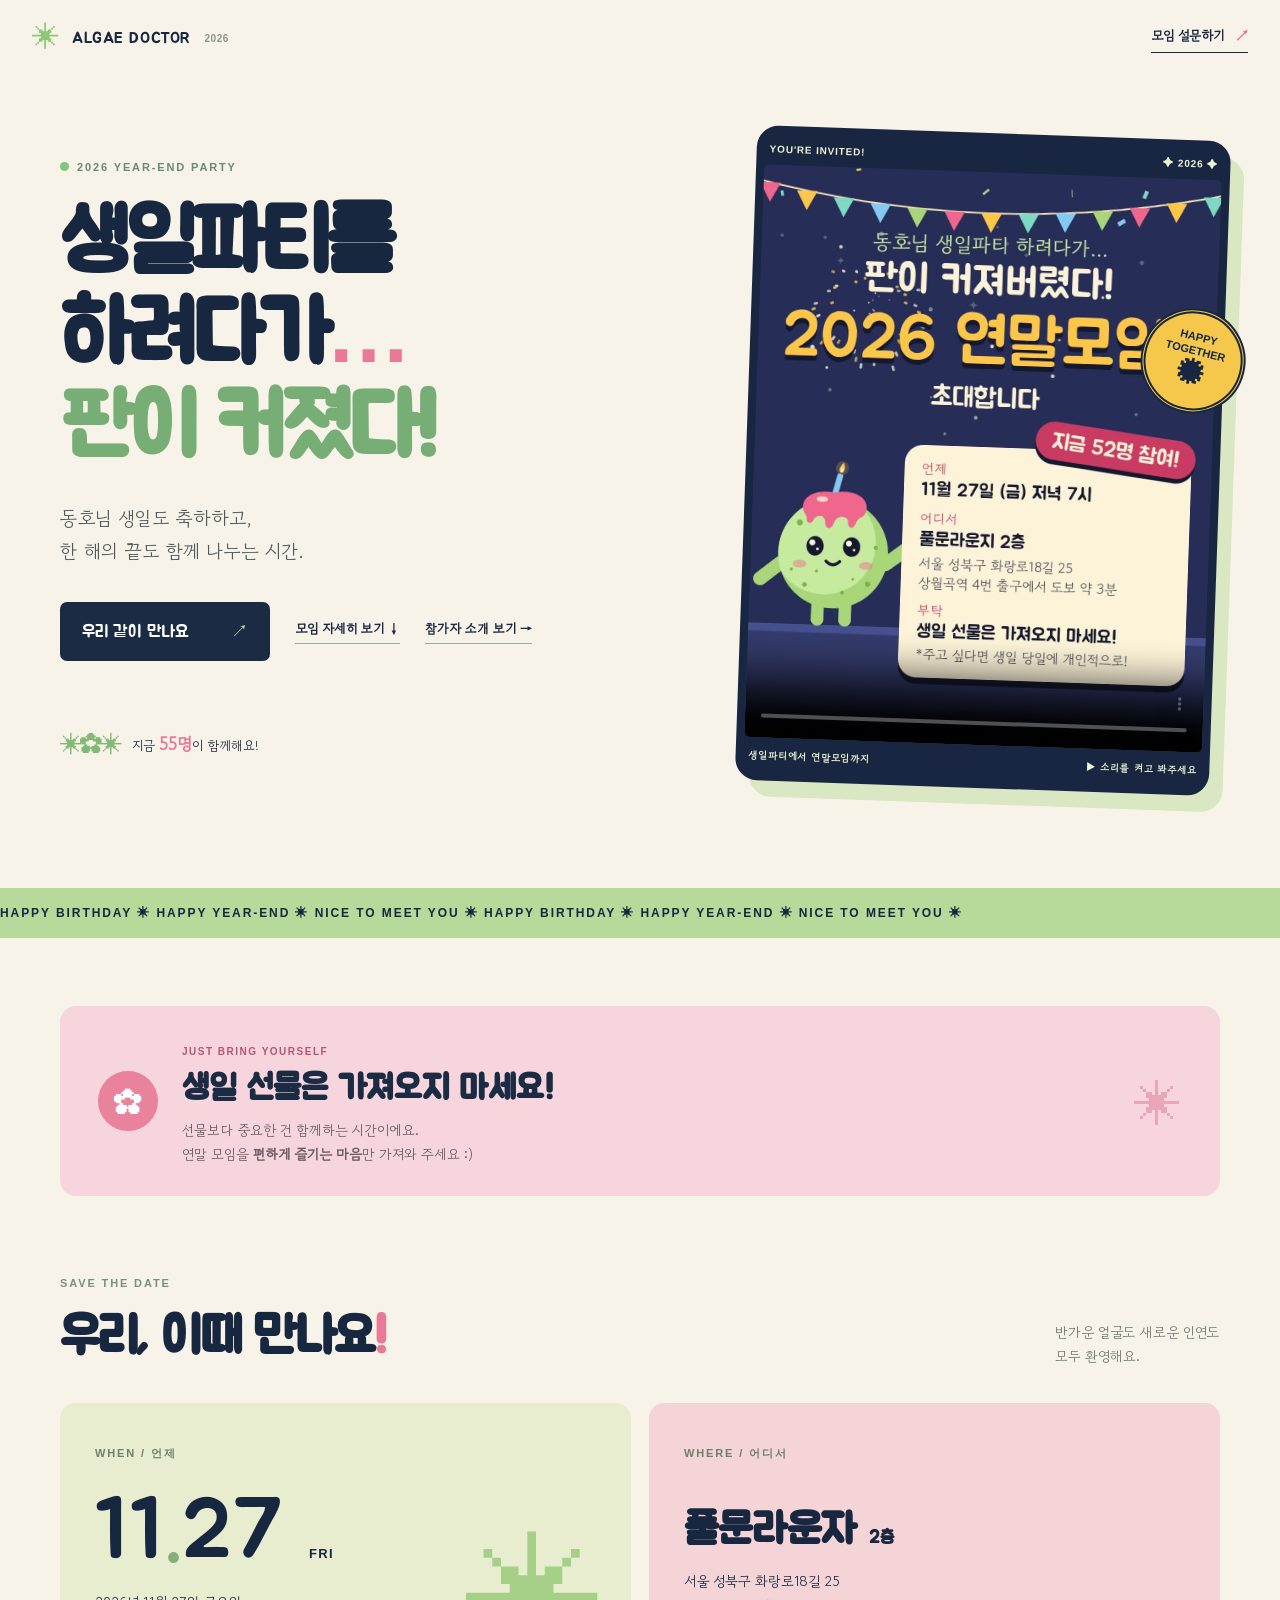
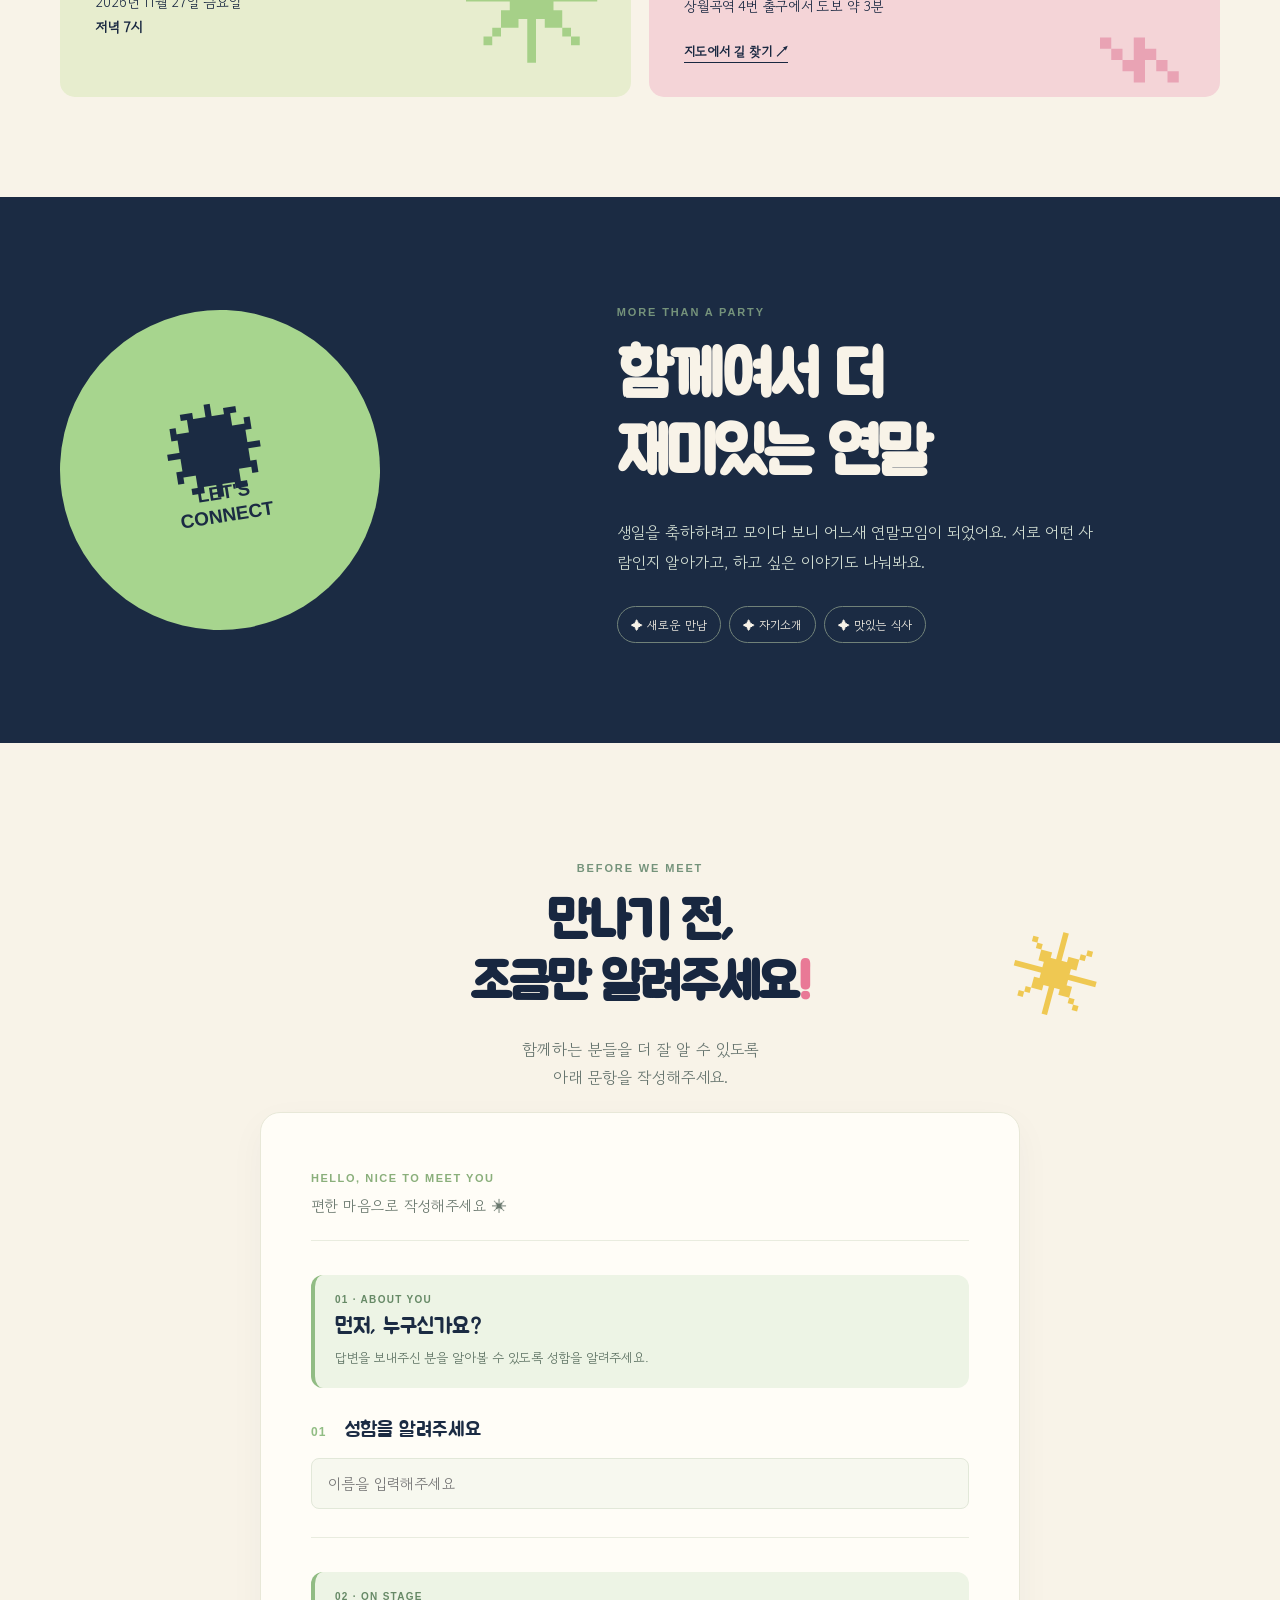
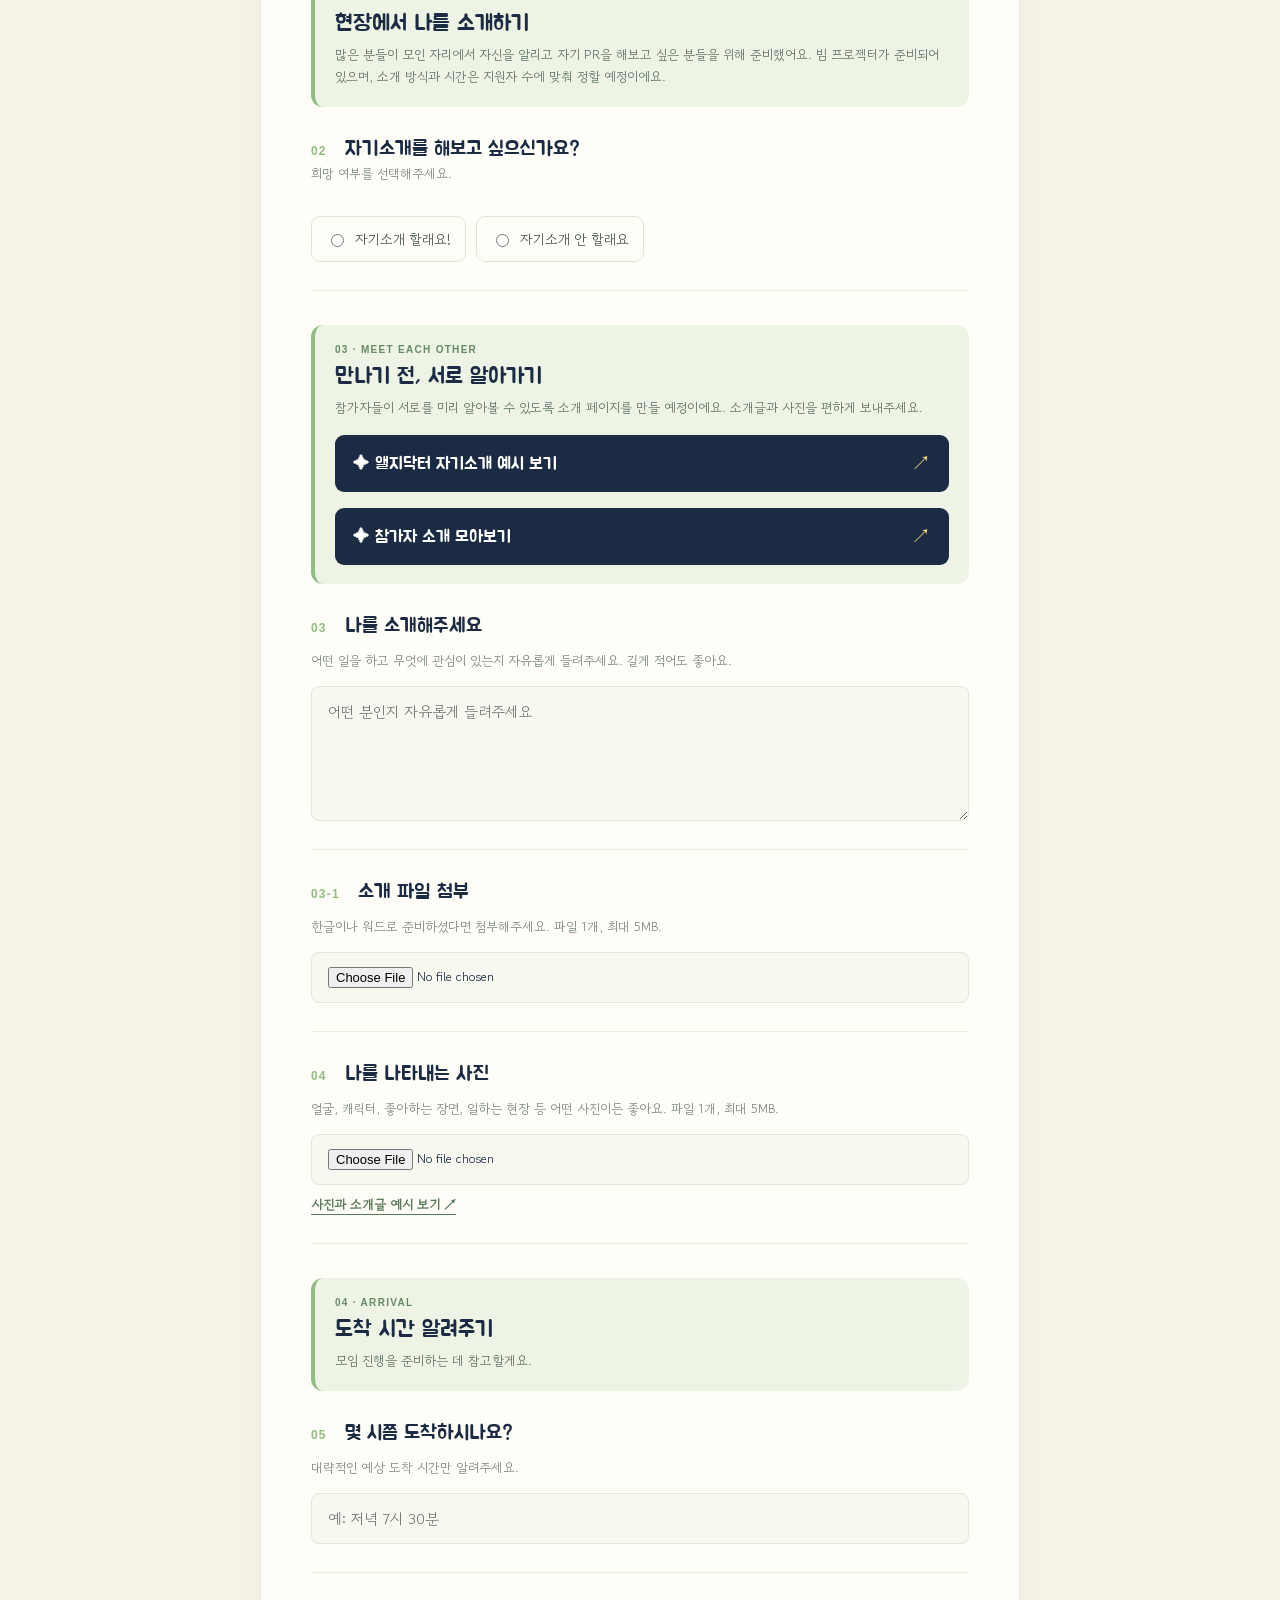
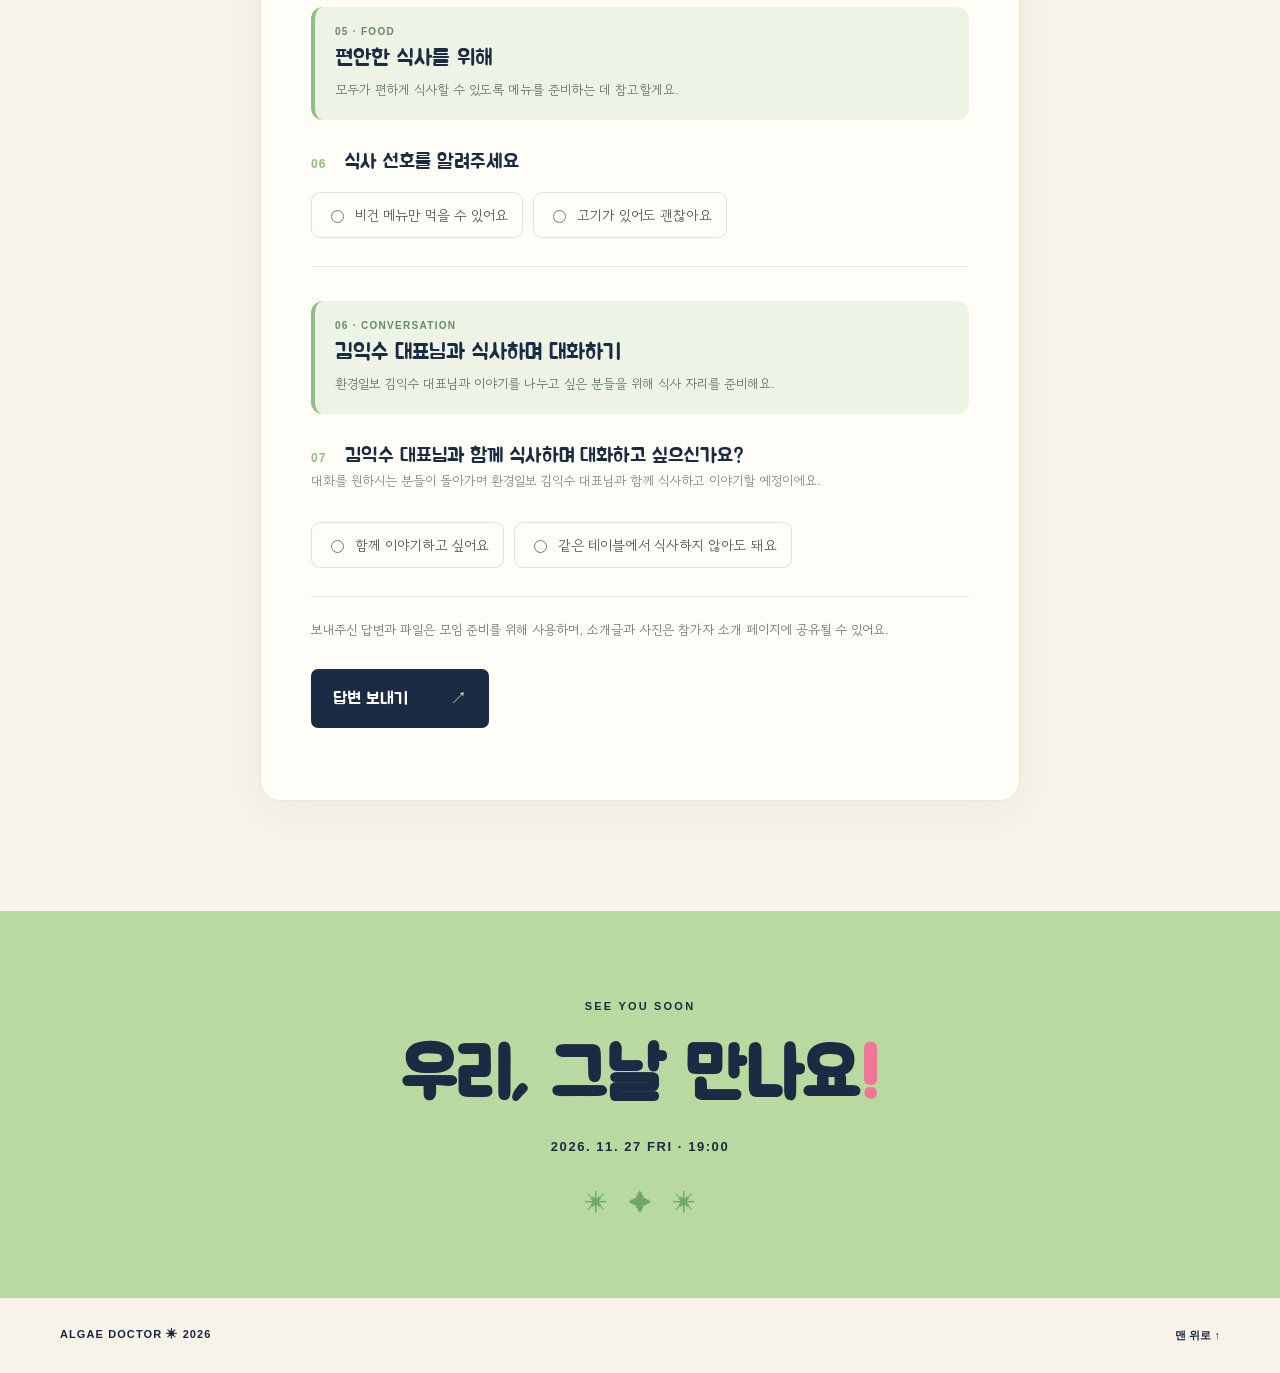
==== commit c1202559: "Add four introductions, 55 attending" ====
--- a/index.html
+++ b/index.html
@@ -30,7 +30,7 @@
   <header class="topbar"><a class="logo" href="#top"><span class="logo-dot">✳</span> ALGAE DOCTOR <small>2026</small></a><a class="top-link" href="#rsvp">모임 설문하기 <span>↗</span></a></header>
   <main id="top">
     <section class="hero shell">
-      <div class="hero-copy"><div class="eyebrow"><span></span> 2026 YEAR-END PARTY</div><h1>생일파티를<br>하려다가<span class="pink">…</span><br><em>판이 커졌다!</em></h1><p class="lead">동호님 생일도 축하하고,<br>한 해의 끝도 함께 나누는 시간.</p><div class="hero-actions"><a class="button primary" href="#rsvp">우리 같이 만나요 <span>↗</span></a><a class="text-link" href="#details">모임 자세히 보기 ↓</a><a class="text-link" href="intros.html">참가자 소개 보기 →</a></div><div class="invite-note"><span class="faces">✳ ✿ ✳</span><span>지금 <strong>54명</strong>이 함께해요!</span></div></div>
+      <div class="hero-copy"><div class="eyebrow"><span></span> 2026 YEAR-END PARTY</div><h1>생일파티를<br>하려다가<span class="pink">…</span><br><em>판이 커졌다!</em></h1><p class="lead">동호님 생일도 축하하고,<br>한 해의 끝도 함께 나누는 시간.</p><div class="hero-actions"><a class="button primary" href="#rsvp">우리 같이 만나요 <span>↗</span></a><a class="text-link" href="#details">모임 자세히 보기 ↓</a><a class="text-link" href="intros.html">참가자 소개 보기 →</a></div><div class="invite-note"><span class="faces">✳ ✿ ✳</span><span>지금 <strong>55명</strong>이 함께해요!</span></div></div>
       <div class="visual"><div class="visual-top"><span>YOU'RE INVITED!</span><span>✦ 2026 ✦</span></div><video controls playsinline preload="metadata" poster="poster.jpg" aria-label="앨지닥터 연말모임 초대장 애니메이션"><source src="invitation.mp4" type="video/mp4">브라우저가 영상을 지원하지 않습니다.</video><div class="visual-bottom"><span>생일파티에서 연말모임까지</span><span>▶ 소리를 켜고 봐주세요</span></div><div class="stamp">HAPPY<br>TOGETHER <span>✹</span></div></div>
     </section>
     <div class="ticker" aria-hidden="true"><div>HAPPY BIRTHDAY ✳ HAPPY YEAR-END ✳ NICE TO MEET YOU ✳ HAPPY BIRTHDAY ✳ HAPPY YEAR-END ✳ NICE TO MEET YOU ✳</div></div>
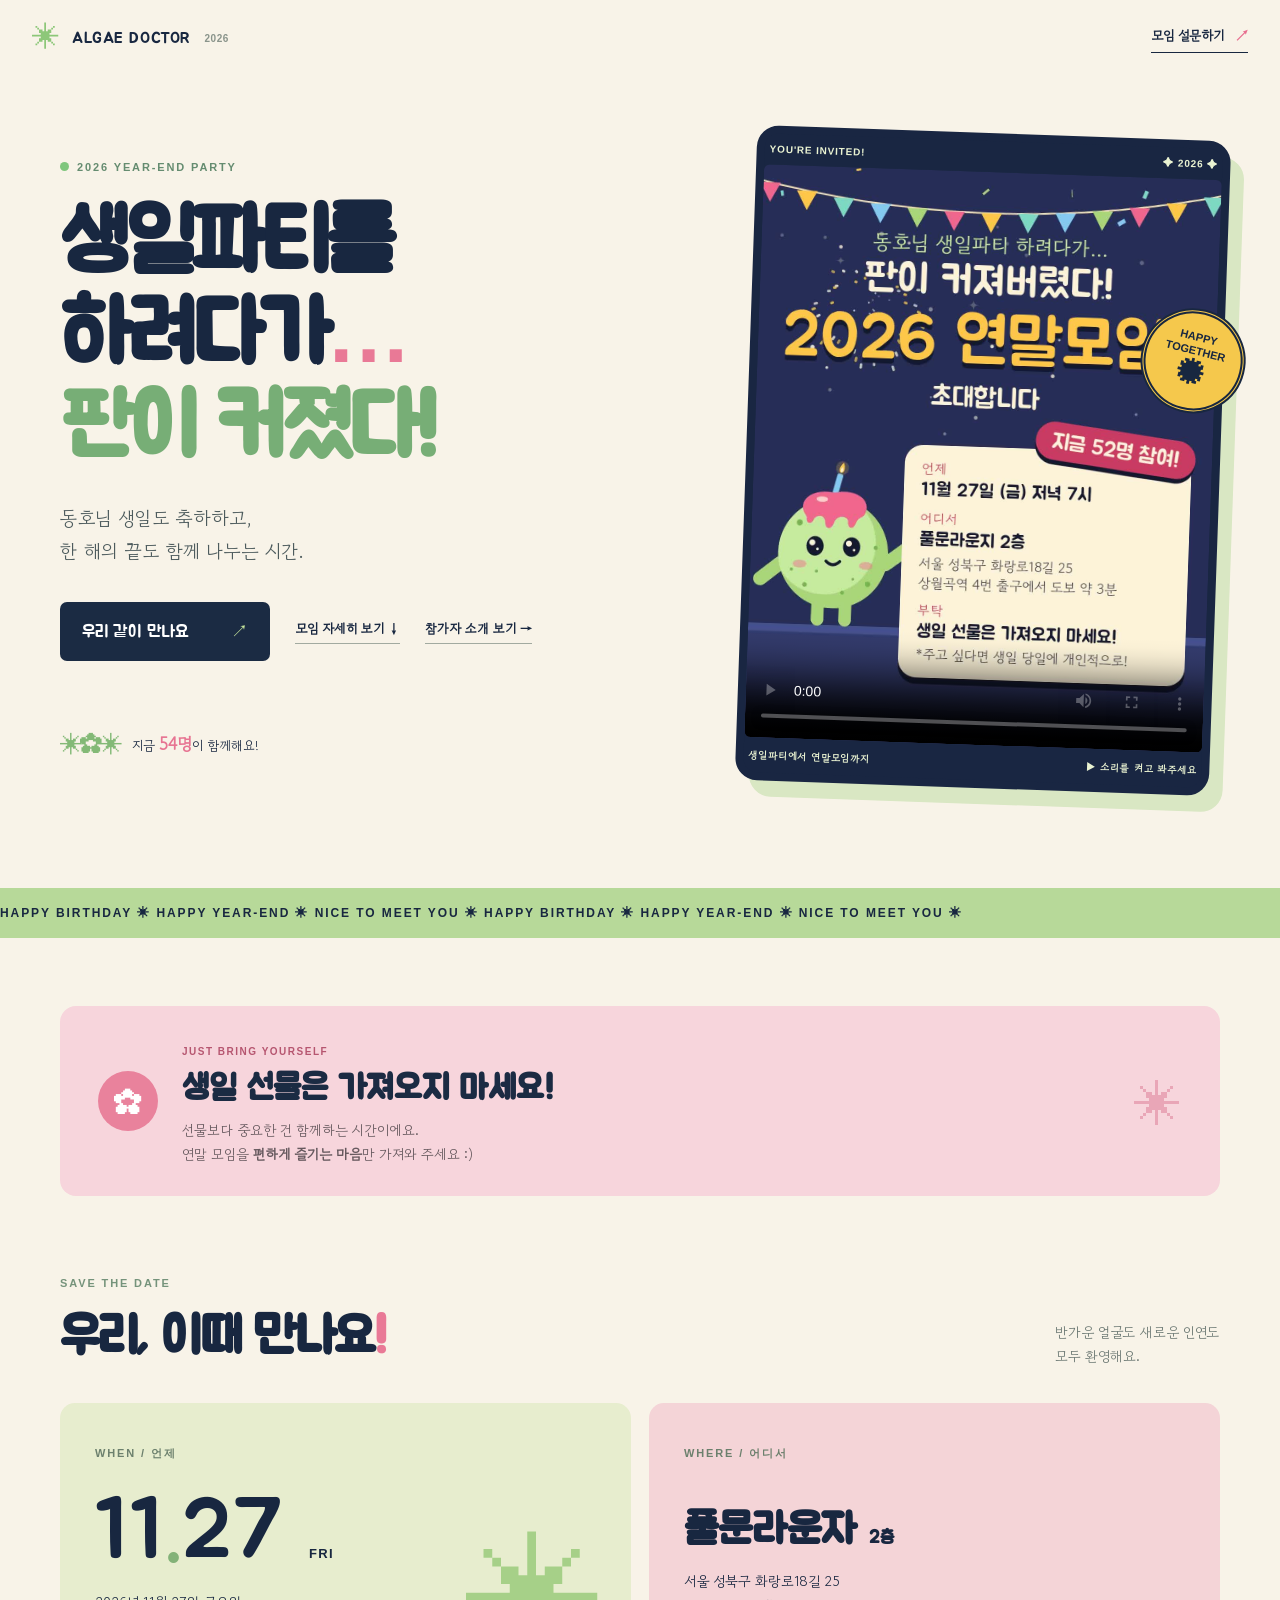
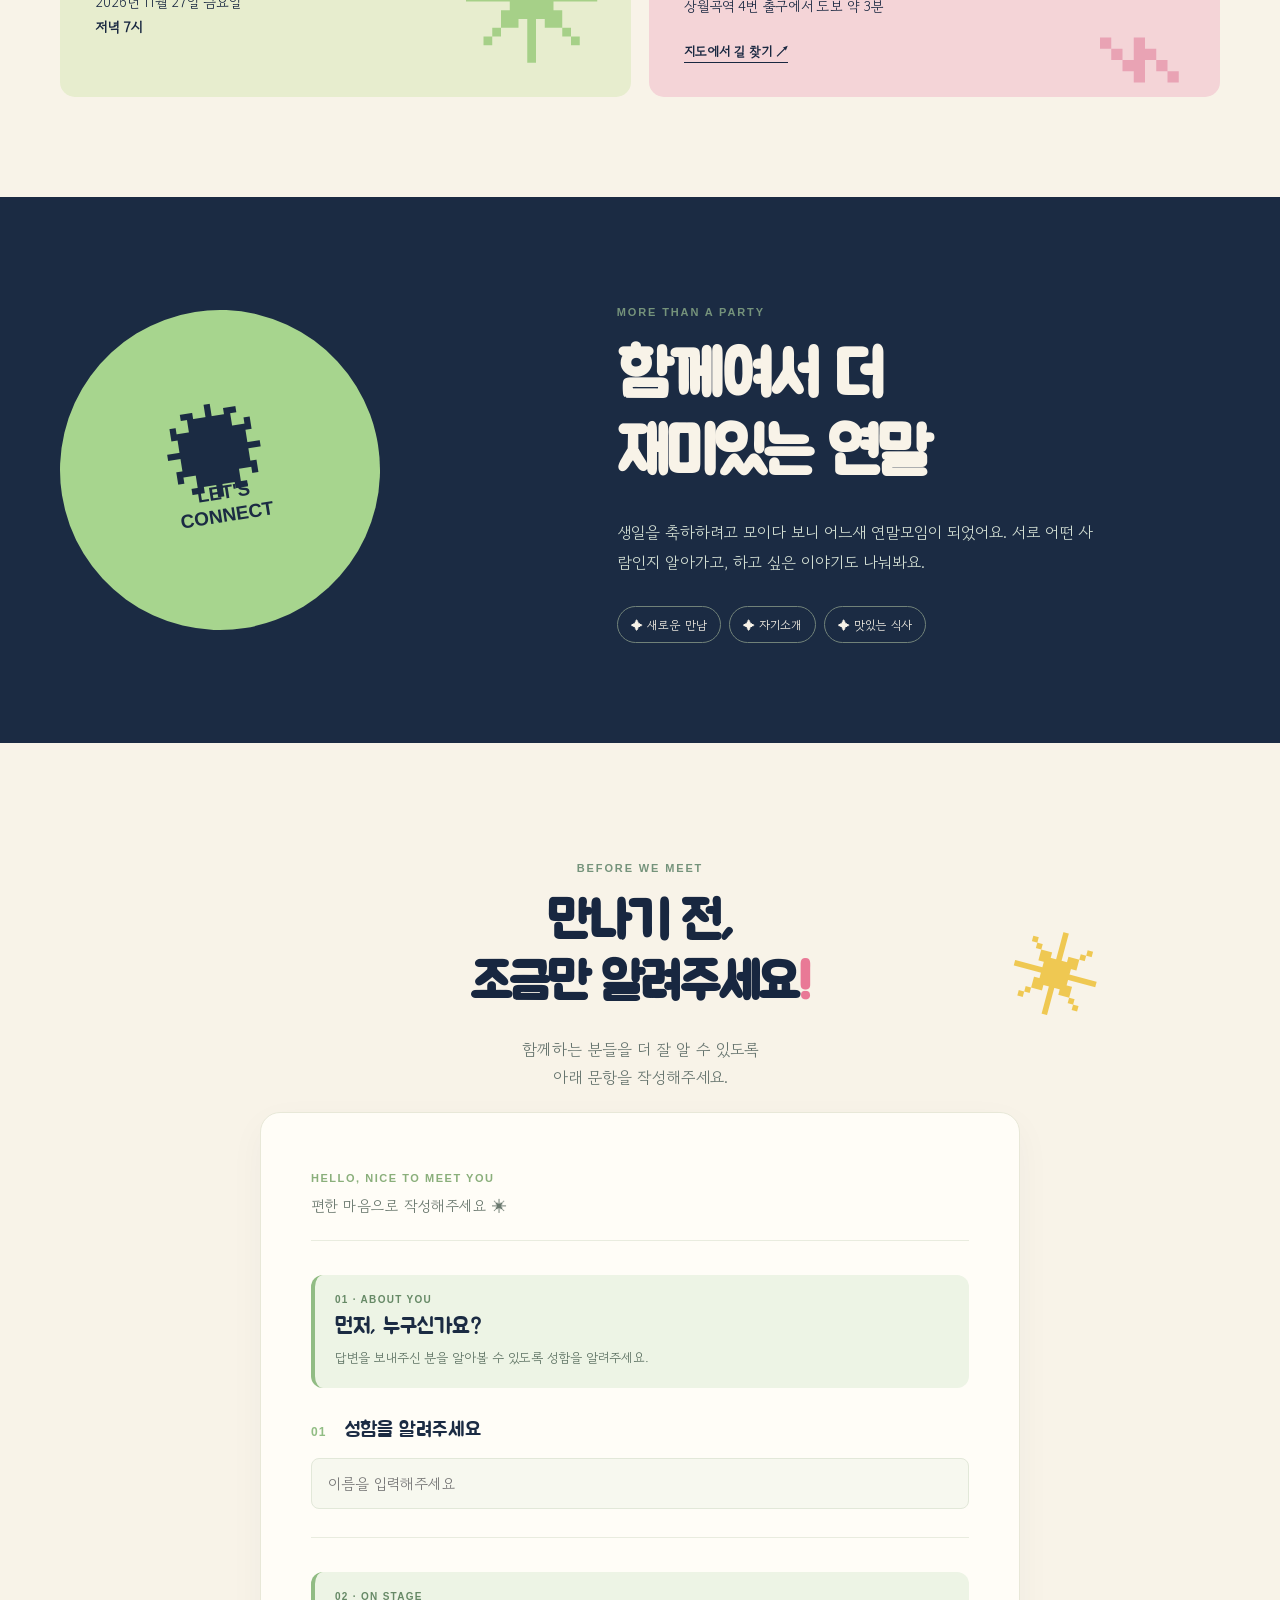
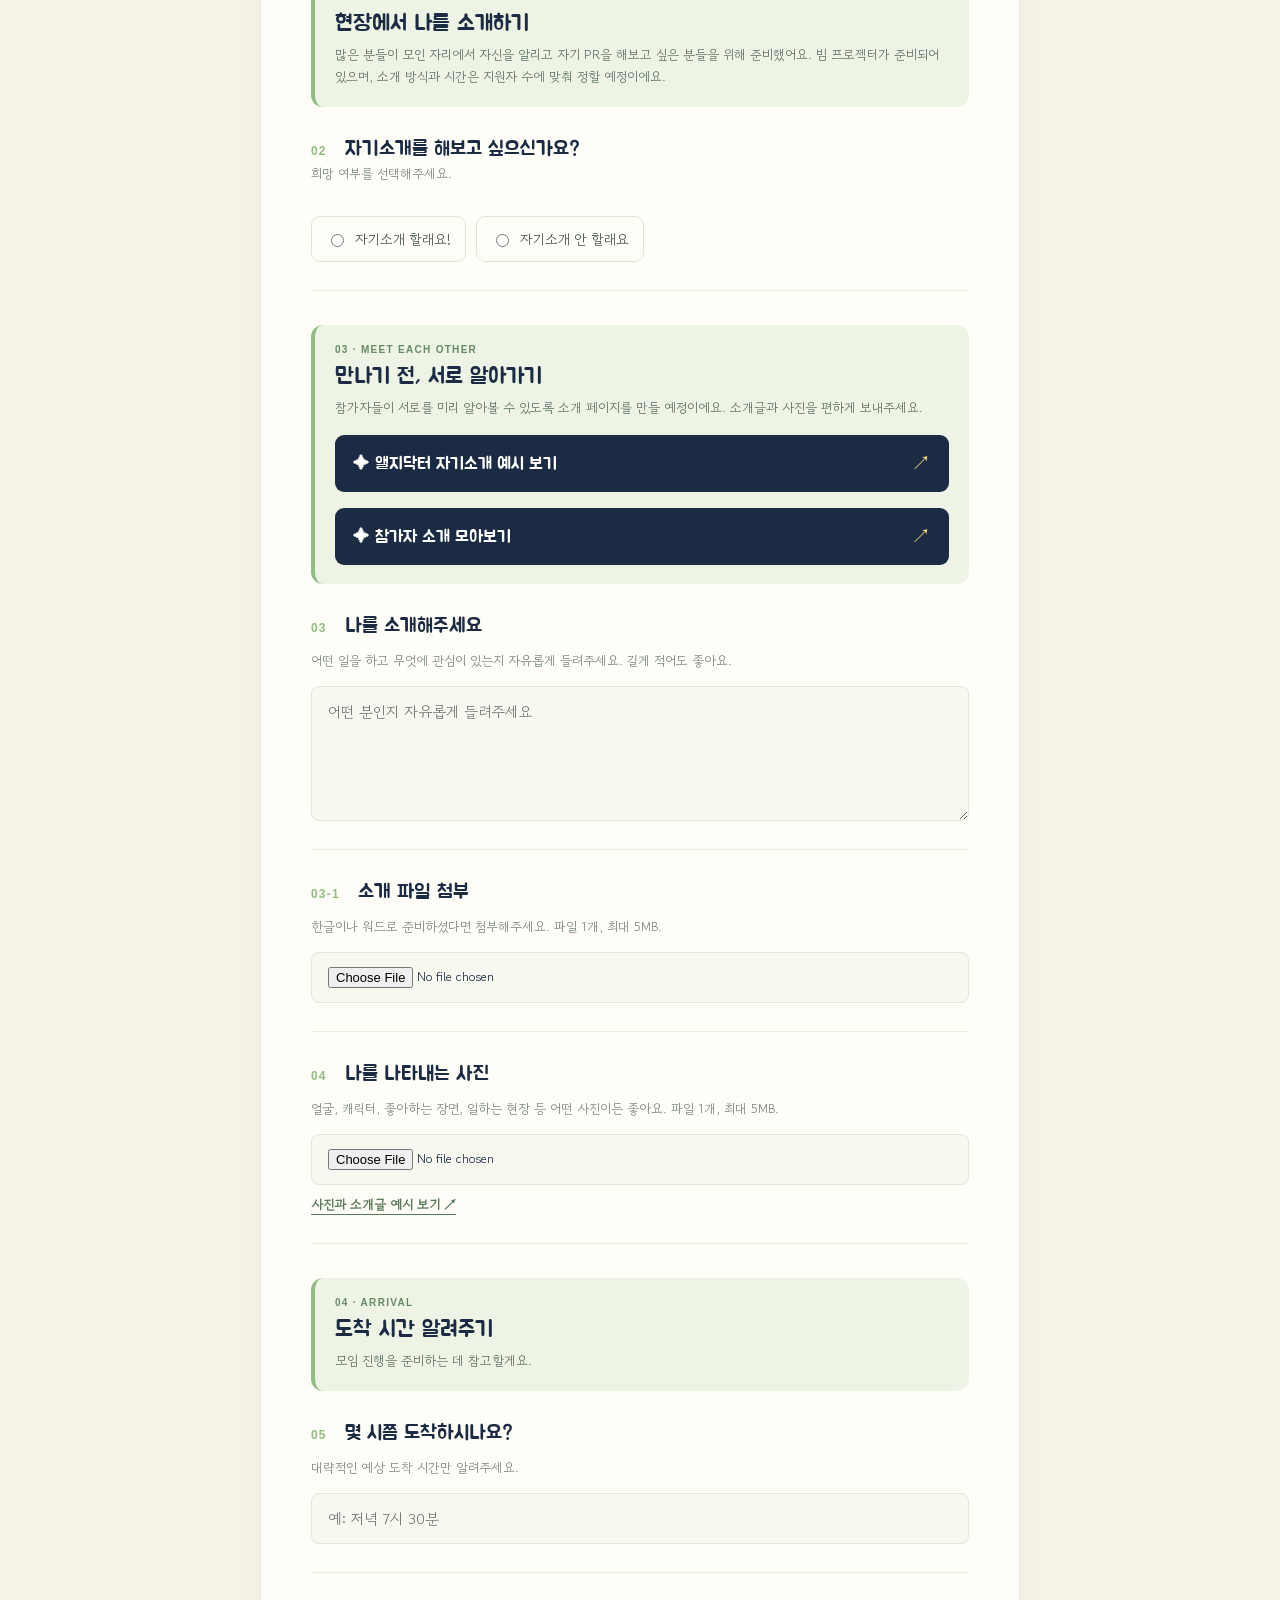
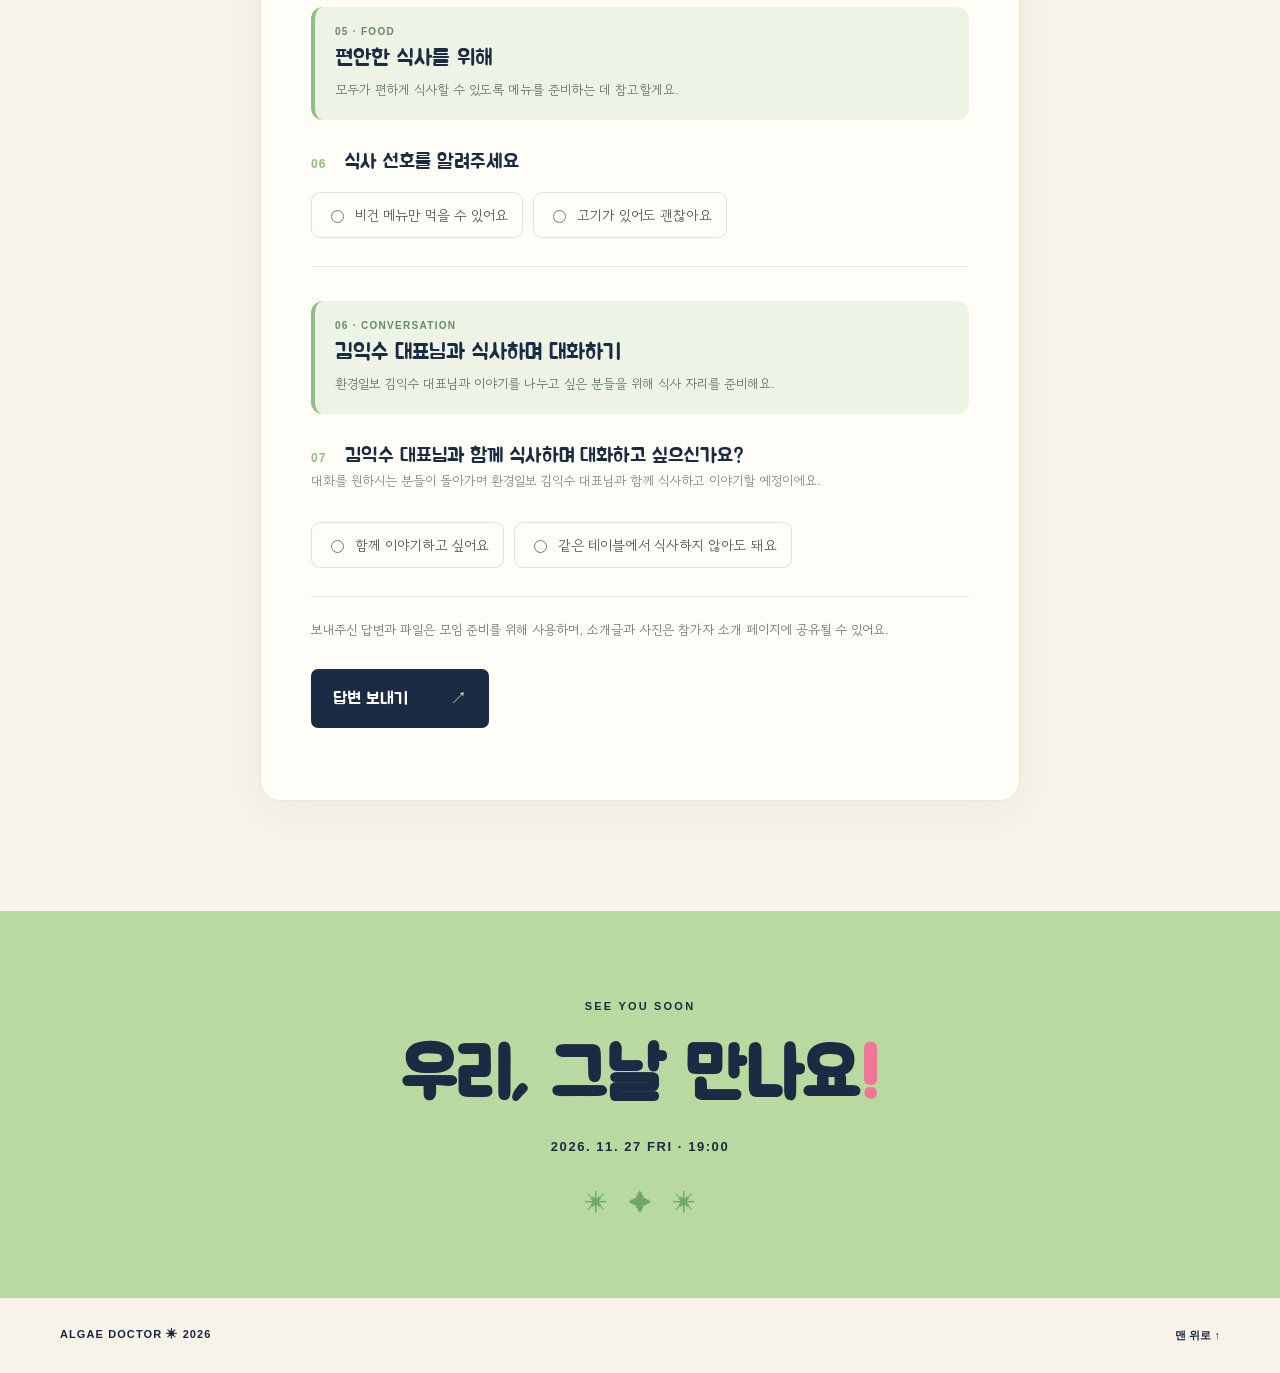
==== commit a8adc0bb: "Sync with roster: 54 attending" ====
--- a/index.html
+++ b/index.html
@@ -30,7 +30,7 @@
   <header class="topbar"><a class="logo" href="#top"><span class="logo-dot">✳</span> ALGAE DOCTOR <small>2026</small></a><a class="top-link" href="#rsvp">모임 설문하기 <span>↗</span></a></header>
   <main id="top">
     <section class="hero shell">
-      <div class="hero-copy"><div class="eyebrow"><span></span> 2026 YEAR-END PARTY</div><h1>생일파티를<br>하려다가<span class="pink">…</span><br><em>판이 커졌다!</em></h1><p class="lead">동호님 생일도 축하하고,<br>한 해의 끝도 함께 나누는 시간.</p><div class="hero-actions"><a class="button primary" href="#rsvp">우리 같이 만나요 <span>↗</span></a><a class="text-link" href="#details">모임 자세히 보기 ↓</a><a class="text-link" href="intros.html">참가자 소개 보기 →</a></div><div class="invite-note"><span class="faces">✳ ✿ ✳</span><span>지금 <strong>55명</strong>이 함께해요!</span></div></div>
+      <div class="hero-copy"><div class="eyebrow"><span></span> 2026 YEAR-END PARTY</div><h1>생일파티를<br>하려다가<span class="pink">…</span><br><em>판이 커졌다!</em></h1><p class="lead">동호님 생일도 축하하고,<br>한 해의 끝도 함께 나누는 시간.</p><div class="hero-actions"><a class="button primary" href="#rsvp">우리 같이 만나요 <span>↗</span></a><a class="text-link" href="#details">모임 자세히 보기 ↓</a><a class="text-link" href="intros.html">참가자 소개 보기 →</a></div><div class="invite-note"><span class="faces">✳ ✿ ✳</span><span>지금 <strong>54명</strong>이 함께해요!</span></div></div>
       <div class="visual"><div class="visual-top"><span>YOU'RE INVITED!</span><span>✦ 2026 ✦</span></div><video controls playsinline preload="metadata" poster="poster.jpg" aria-label="앨지닥터 연말모임 초대장 애니메이션"><source src="invitation.mp4" type="video/mp4">브라우저가 영상을 지원하지 않습니다.</video><div class="visual-bottom"><span>생일파티에서 연말모임까지</span><span>▶ 소리를 켜고 봐주세요</span></div><div class="stamp">HAPPY<br>TOGETHER <span>✹</span></div></div>
     </section>
     <div class="ticker" aria-hidden="true"><div>HAPPY BIRTHDAY ✳ HAPPY YEAR-END ✳ NICE TO MEET YOU ✳ HAPPY BIRTHDAY ✳ HAPPY YEAR-END ✳ NICE TO MEET YOU ✳</div></div>
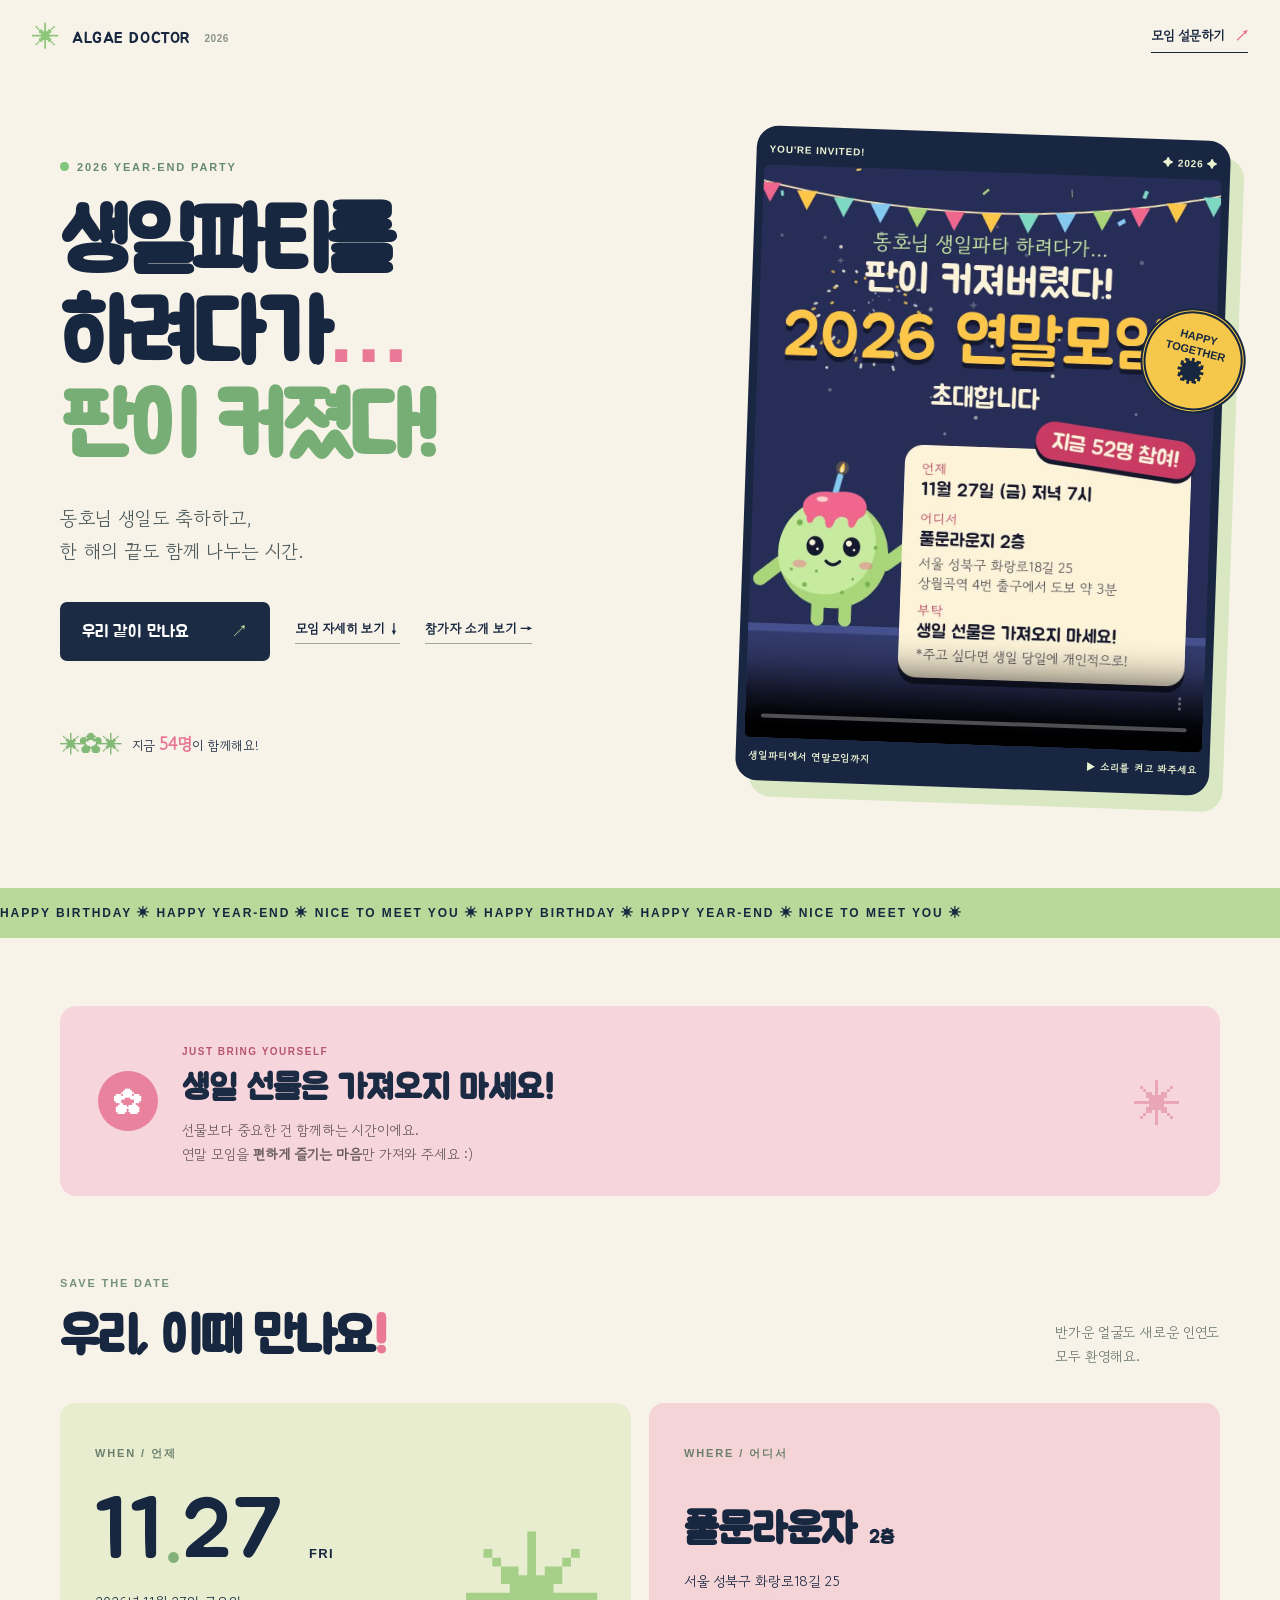
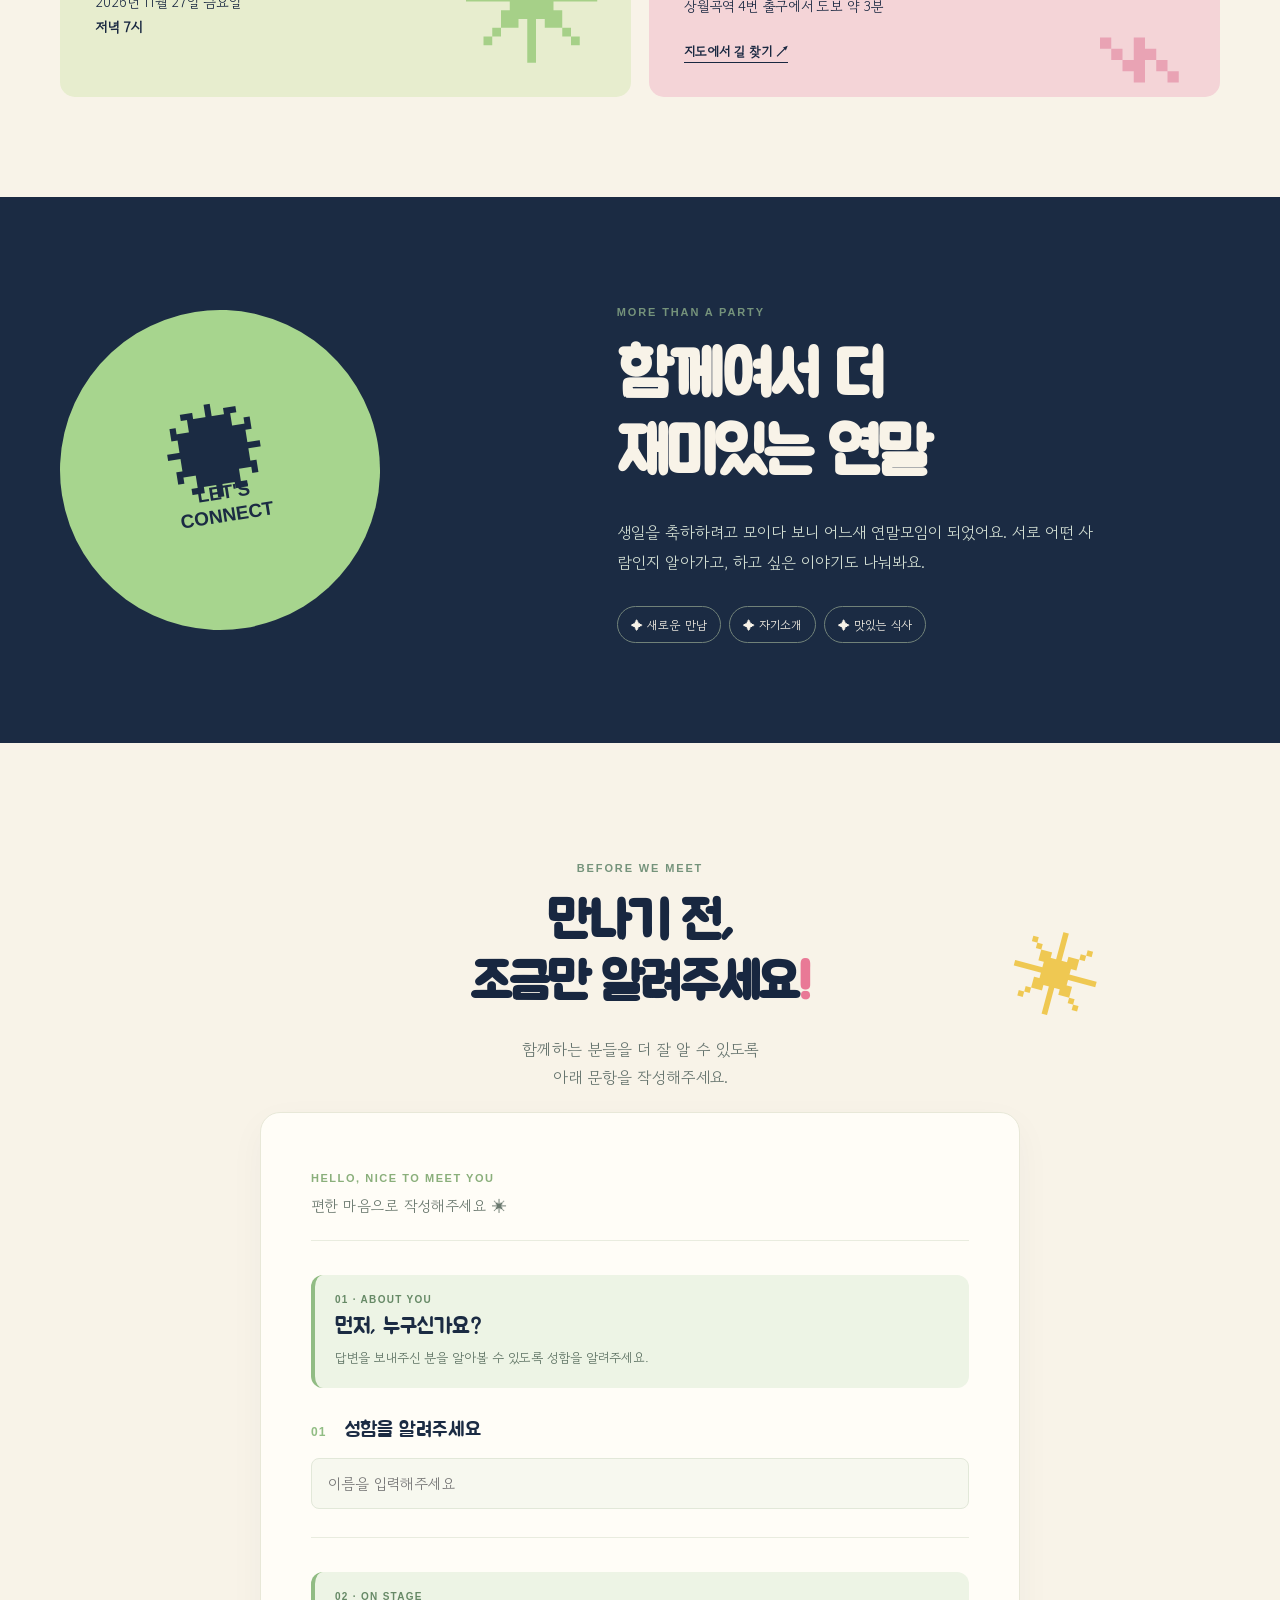
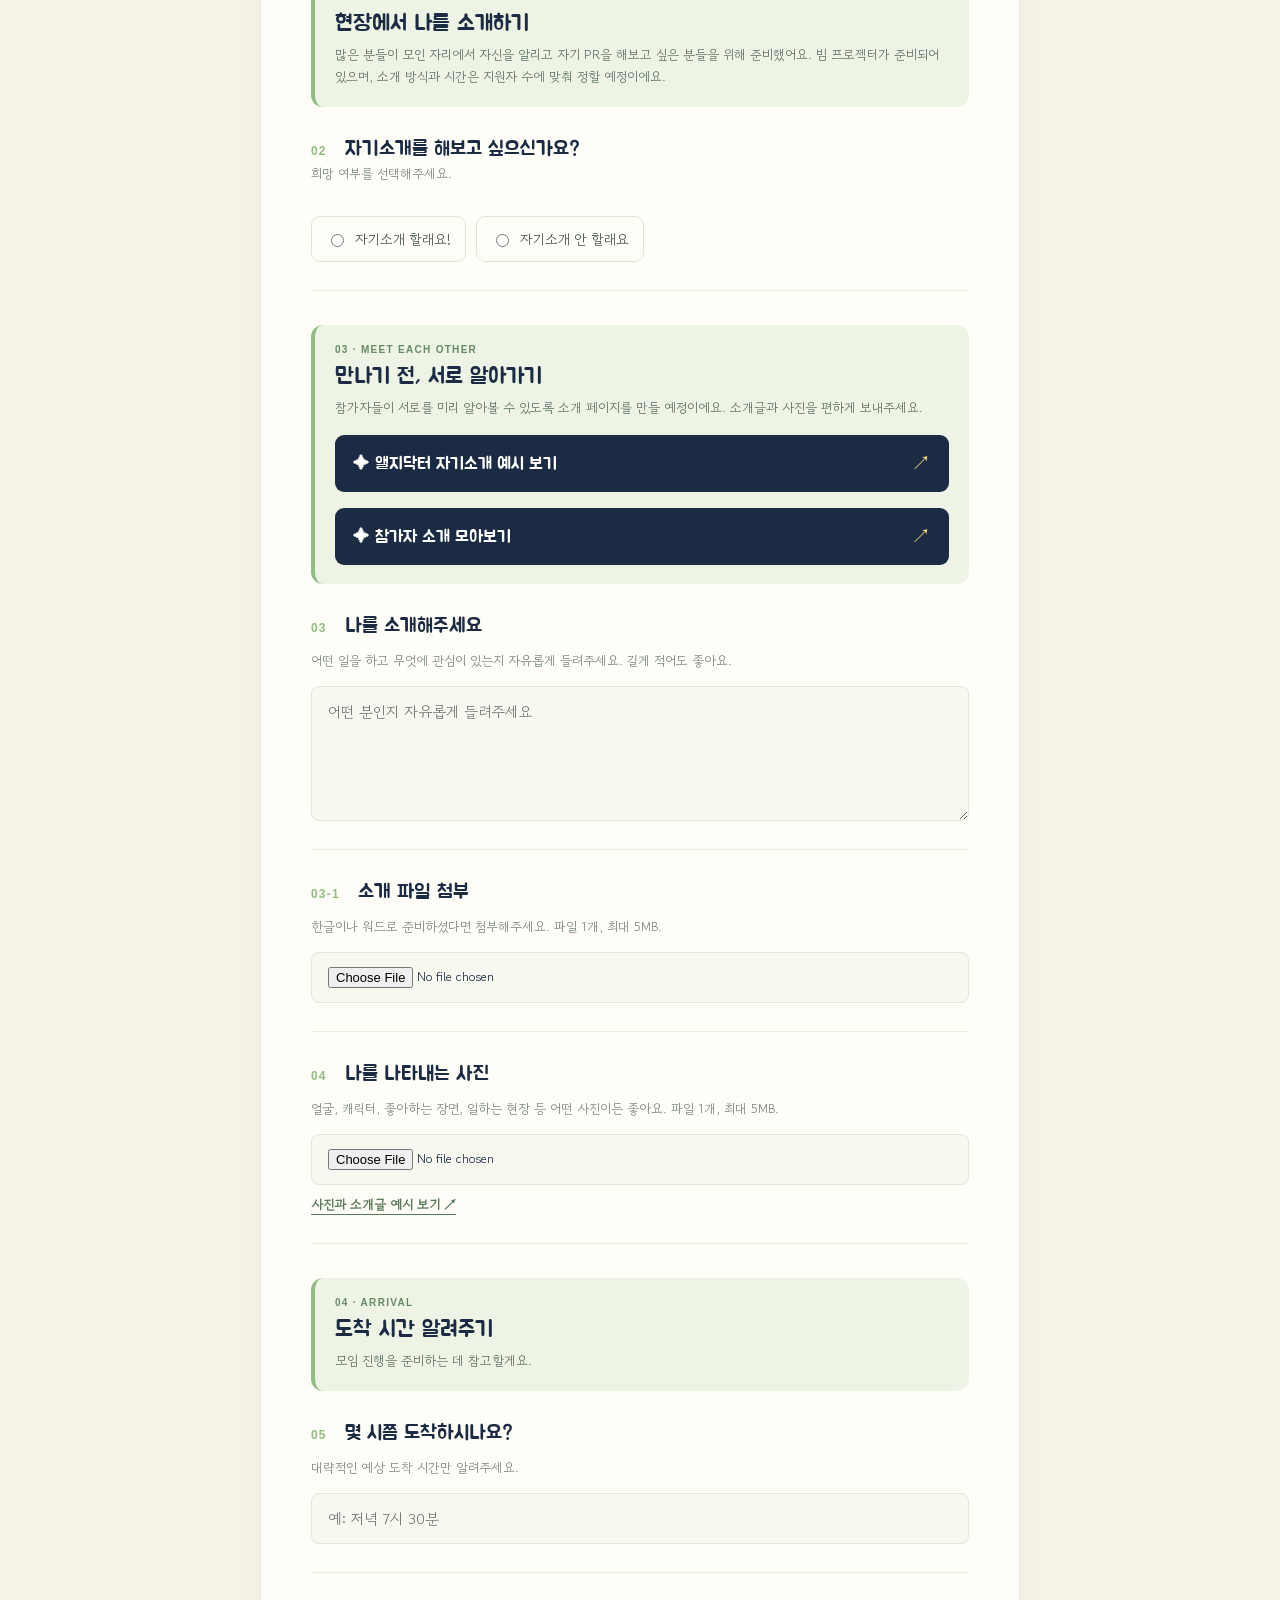
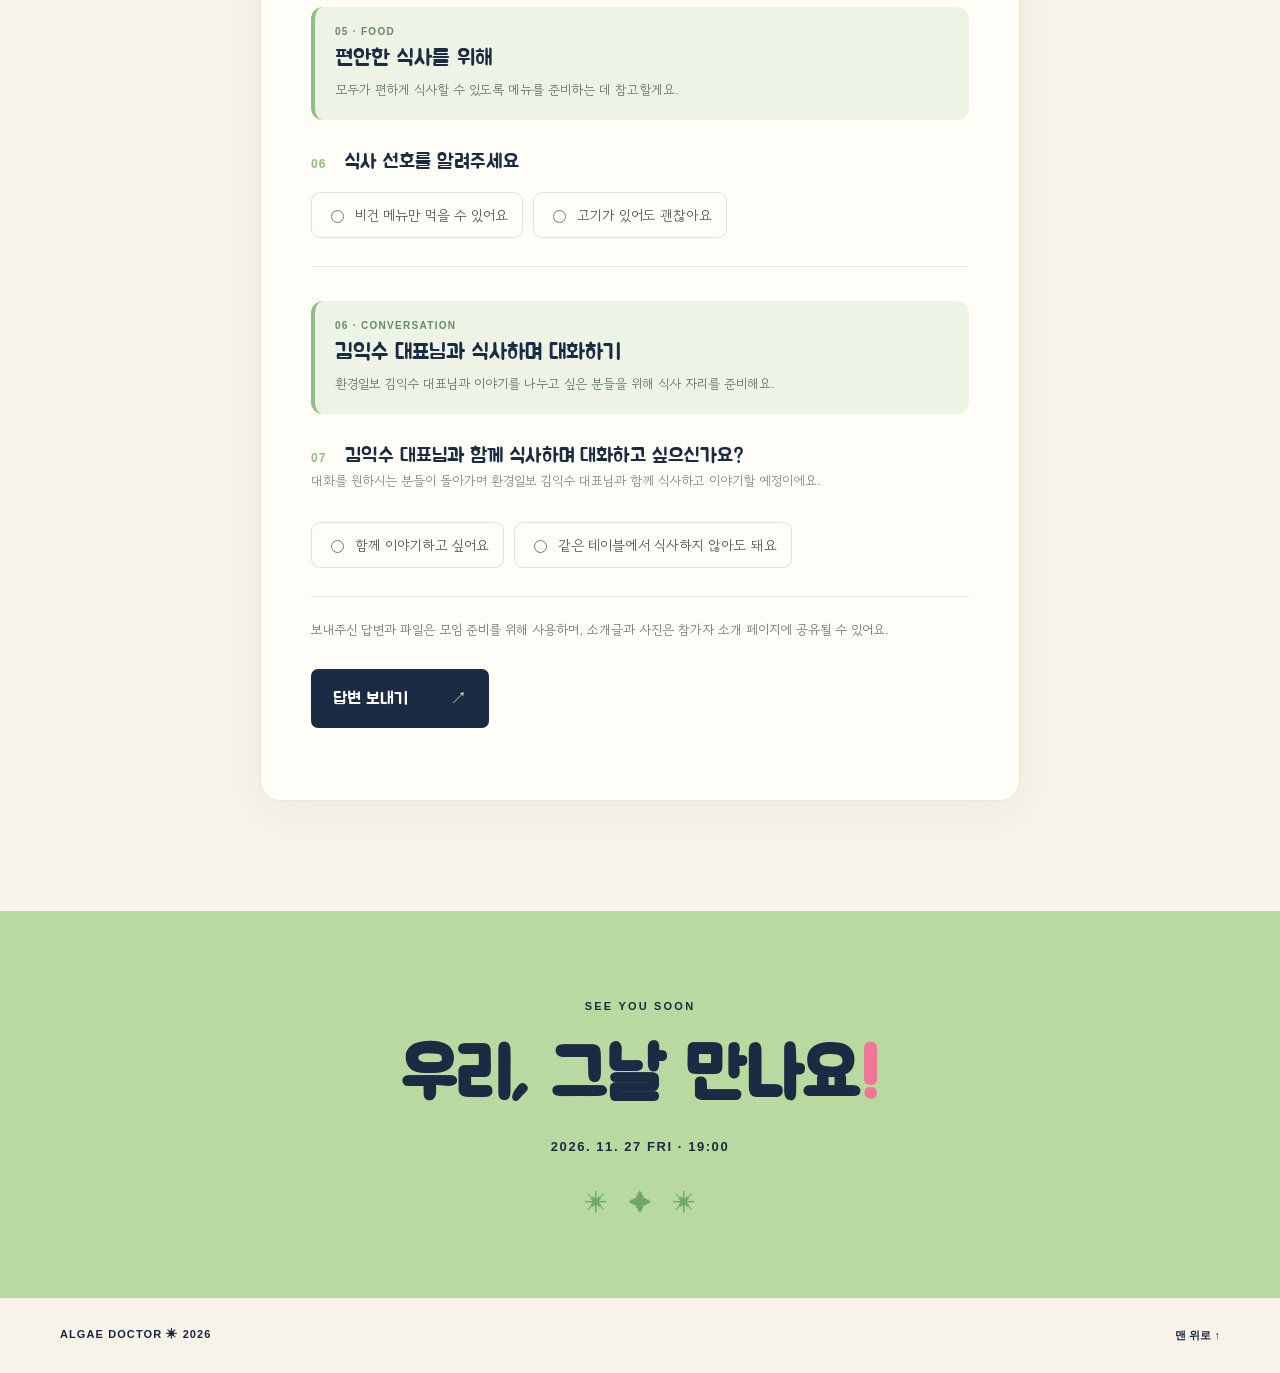
==== commit 934328ad: "Fix typo in conversation answer text" ====
--- a/index.html
+++ b/index.html
@@ -70,7 +70,7 @@
 const answerOptions = {
   presentation:{yes:'자기소개 할래요!',no:'자기소개 안할래요'},
   meal:{vegan:'비건 메뉴만 먹을 수 있어요.',any:'고기가 있어도 상관 없어요.'},
-  conversation:{yes:'김익수 대표님과 식사하며, 이야기를 싶습니다.',no:'꼭 같은 테이블에서 함께 식사하지 않아도 됩니다.'}
+  conversation:{yes:'김익수 대표님과 식사하며, 이야기를 하고 싶습니다.',no:'꼭 같은 테이블에서 함께 식사하지 않아도 됩니다.'}
 };
 let requestId = crypto.randomUUID();
 function fileData(input) {
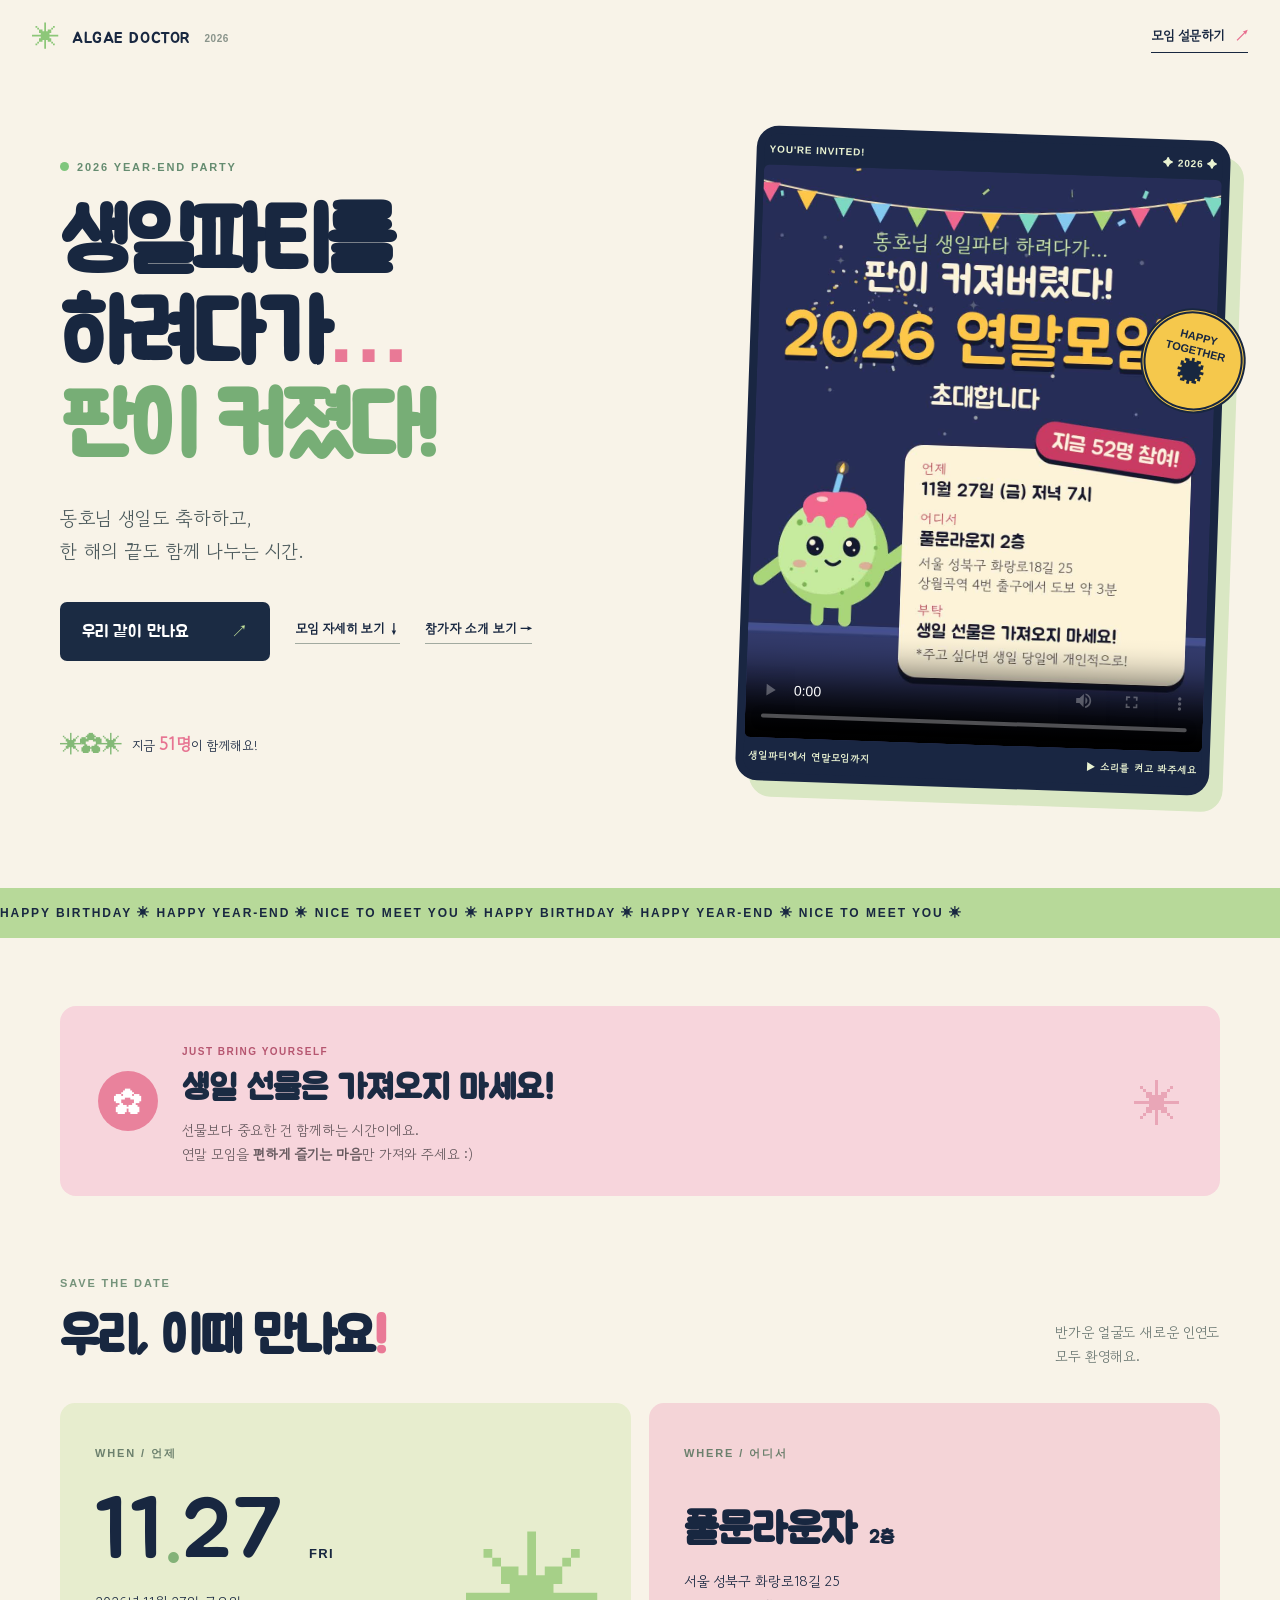
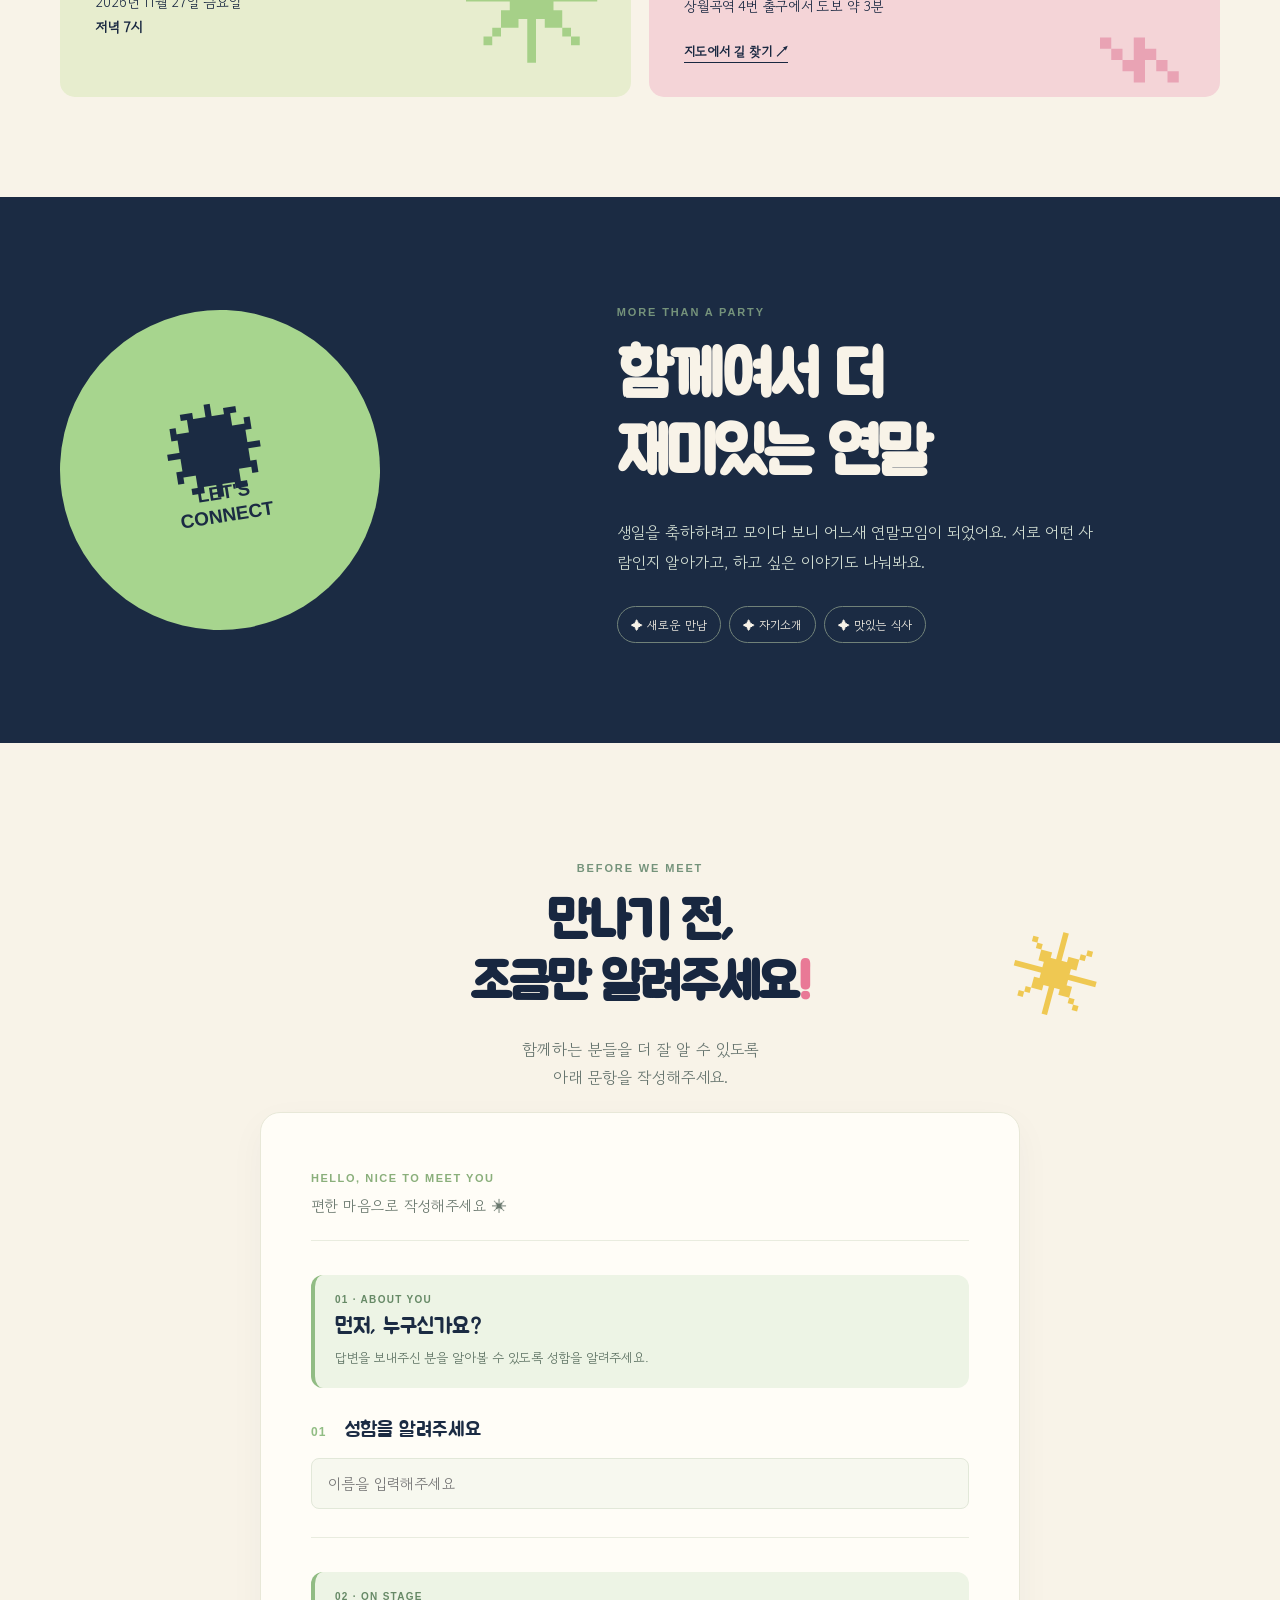
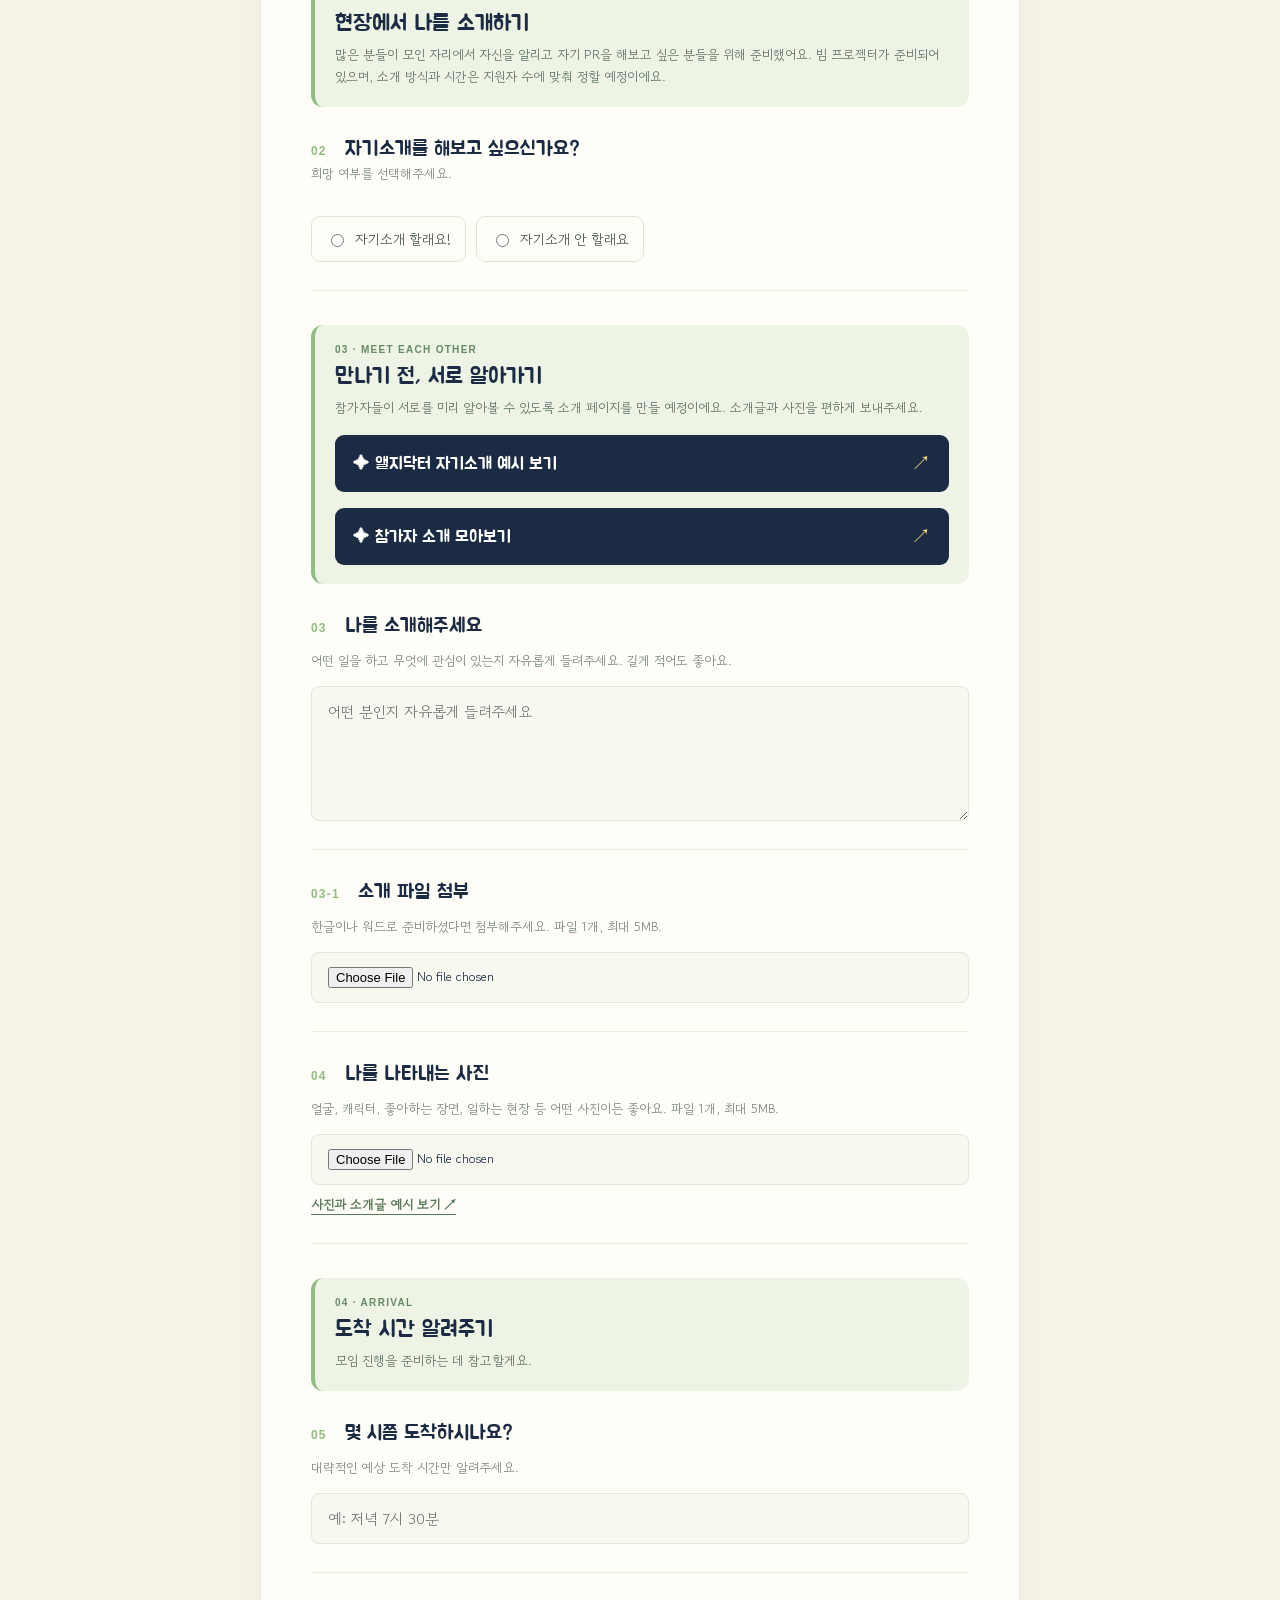
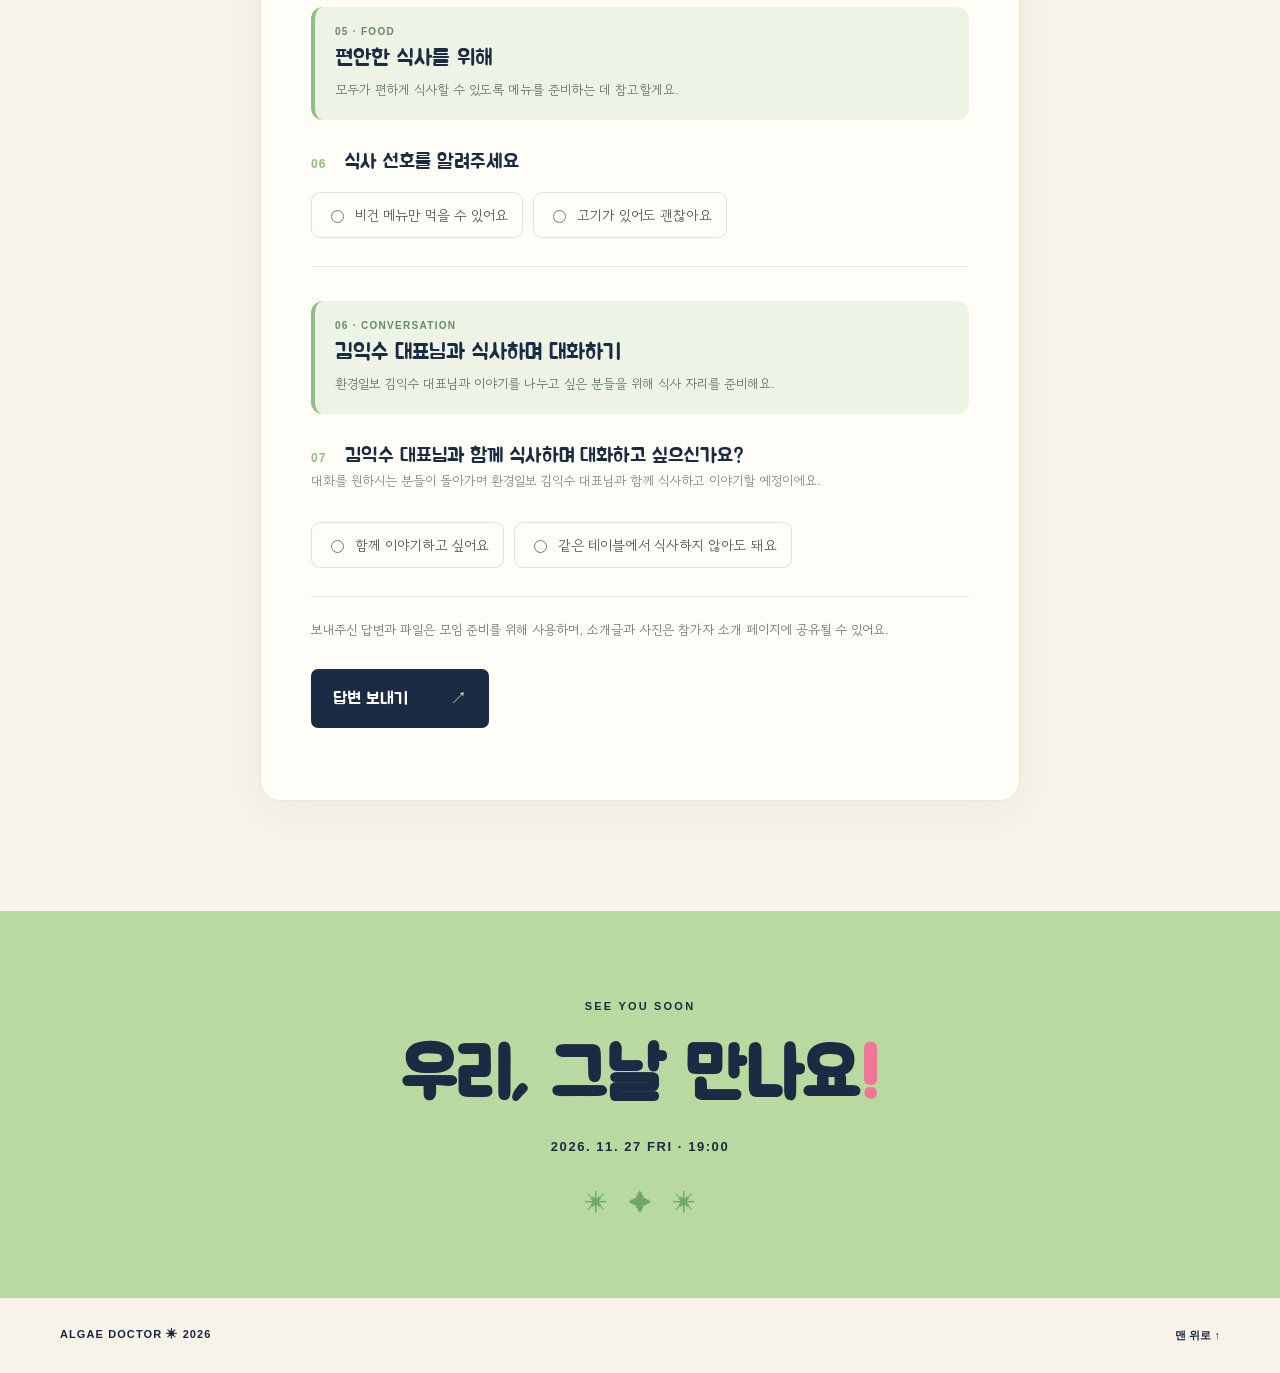
==== commit 8278dcd2: "Update attendee count and remove declined guests" ====
--- a/index.html
+++ b/index.html
@@ -30,7 +30,7 @@
   <header class="topbar"><a class="logo" href="#top"><span class="logo-dot">✳</span> ALGAE DOCTOR <small>2026</small></a><a class="top-link" href="#rsvp">모임 설문하기 <span>↗</span></a></header>
   <main id="top">
     <section class="hero shell">
-      <div class="hero-copy"><div class="eyebrow"><span></span> 2026 YEAR-END PARTY</div><h1>생일파티를<br>하려다가<span class="pink">…</span><br><em>판이 커졌다!</em></h1><p class="lead">동호님 생일도 축하하고,<br>한 해의 끝도 함께 나누는 시간.</p><div class="hero-actions"><a class="button primary" href="#rsvp">우리 같이 만나요 <span>↗</span></a><a class="text-link" href="#details">모임 자세히 보기 ↓</a><a class="text-link" href="intros.html">참가자 소개 보기 →</a></div><div class="invite-note"><span class="faces">✳ ✿ ✳</span><span>지금 <strong>54명</strong>이 함께해요!</span></div></div>
+      <div class="hero-copy"><div class="eyebrow"><span></span> 2026 YEAR-END PARTY</div><h1>생일파티를<br>하려다가<span class="pink">…</span><br><em>판이 커졌다!</em></h1><p class="lead">동호님 생일도 축하하고,<br>한 해의 끝도 함께 나누는 시간.</p><div class="hero-actions"><a class="button primary" href="#rsvp">우리 같이 만나요 <span>↗</span></a><a class="text-link" href="#details">모임 자세히 보기 ↓</a><a class="text-link" href="intros.html">참가자 소개 보기 →</a></div><div class="invite-note"><span class="faces">✳ ✿ ✳</span><span>지금 <strong>51명</strong>이 함께해요!</span></div></div>
       <div class="visual"><div class="visual-top"><span>YOU'RE INVITED!</span><span>✦ 2026 ✦</span></div><video controls playsinline preload="metadata" poster="poster.jpg" aria-label="앨지닥터 연말모임 초대장 애니메이션"><source src="invitation.mp4" type="video/mp4">브라우저가 영상을 지원하지 않습니다.</video><div class="visual-bottom"><span>생일파티에서 연말모임까지</span><span>▶ 소리를 켜고 봐주세요</span></div><div class="stamp">HAPPY<br>TOGETHER <span>✹</span></div></div>
     </section>
     <div class="ticker" aria-hidden="true"><div>HAPPY BIRTHDAY ✳ HAPPY YEAR-END ✳ NICE TO MEET YOU ✳ HAPPY BIRTHDAY ✳ HAPPY YEAR-END ✳ NICE TO MEET YOU ✳</div></div>
@@ -38,7 +38,7 @@
     <section class="details shell" id="details"><div class="section-heading"><div><span class="section-kicker">SAVE THE DATE</span><h2>우리, 이때 만나요<span class="pink">!</span></h2></div><p>반가운 얼굴도 새로운 인연도<br>모두 환영해요.</p></div><div class="detail-grid"><article class="detail-card date-card"><span class="card-label">WHEN / 언제</span><div class="date-big">11<span>.</span>27 <small>FRI</small></div><p>2026년 11월 27일 금요일<br><strong>저녁 7시</strong></p><span class="card-art">✳</span></article><article class="detail-card place-card"><span class="card-label">WHERE / 어디서</span><h3>풀문라운자 <small>2층</small></h3><p>서울 성북구 화랑로18길 25<br>상월곡역 4번 출구에서 도보 약 3분</p><a href="https://map.naver.com/p/search/%EC%84%9C%EC%9A%B8%20%EC%84%B1%EB%B6%81%EA%B5%AC%20%ED%99%94%EB%9E%91%EB%A1%9C18%EA%B8%B8%2025" target="_blank" rel="noopener noreferrer">지도에서 길 찾기 ↗</a><span class="place-icon">⌁</span></article></div></section>
     <section class="story"><div class="shell story-inner"><div class="story-mark">✹<br><span>LET'S<br>CONNECT</span></div><div><span class="section-kicker">MORE THAN A PARTY</span><h2>함께여서 더<br>재미있는 연말</h2><p>생일을 축하하려고 모이다 보니 어느새 연말모임이 되었어요. 서로 어떤 사람인지 알아가고, 하고 싶은 이야기도 나눠봐요.</p><div class="story-tags"><span>✦ 새로운 만남</span><span>✦ 자기소개</span><span>✦ 맛있는 식사</span></div></div></div></section>
 <section id="rsvp" class="rsvp shell"><div class="rsvp-head"><div><span class="section-kicker">BEFORE WE MEET</span><h2>만나기 전,<br>조금만 알려주세요<span class="pink">!</span></h2><p>함께하는 분들을 더 잘 알 수 있도록<br>아래 문항을 작성해주세요.</p></div><div class="rsvp-star">✳</div></div>
-<form class="survey" id="survey-form">
+<form class="survey" id="survey-form" onsubmit="if(!window.surveyReady){event.preventDefault();var s=this.querySelector('.survey-status');if(s)s.textContent='이 브라우저에서는 답변을 보낼 수 없어요. 크롬이나 사파리에서 이 페이지를 다시 열어주세요. (카카오톡: 오른쪽 위 메뉴 → 다른 브라우저로 열기)';}">
   <div class="survey-intro"><span>HELLO, NICE TO MEET YOU</span><p>편한 마음으로 작성해주세요 ✳</p></div>
   <div class="survey-group"><small>01 · ABOUT YOU</small><h3>먼저, 누구신가요?</h3><p>답변을 보내주신 분을 알아볼 수 있도록 성함을 알려주세요.</p></div>
   <div class="survey-item"><label for="guest-name"><span class="survey-num">01</span> 성함을 알려주세요</label><input id="guest-name" name="name" autocomplete="name" required maxlength="100" placeholder="이름을 입력해주세요"></div>
@@ -55,7 +55,7 @@
   <div class="survey-group"><small>06 · CONVERSATION</small><h3>김익수 대표님과 식사하며 대화하기</h3><p>환경일보 김익수 대표님과 이야기를 나누고 싶은 분들을 위해 식사 자리를 준비해요.</p></div>
   <fieldset class="survey-item"><legend><span class="survey-num">07</span> 김익수 대표님과 함께 식사하며 대화하고 싶으신가요?</legend><p>대화를 원하시는 분들이 돌아가며 환경일보 김익수 대표님과 함께 식사하고 이야기할 예정이에요.</p><div class="choices"><label><input type="radio" name="conversation" value="yes"> 함께 이야기하고 싶어요</label><label><input type="radio" name="conversation" value="no"> 같은 테이블에서 식사하지 않아도 돼요</label></div></fieldset>
   <p class="survey-privacy">보내주신 답변과 파일은 모임 준비를 위해 사용하며, 소개글과 사진은 참가자 소개 페이지에 공유될 수 있어요.</p>
-  <input class="hp" type="text" name="website" tabindex="-1" autocomplete="off" aria-hidden="true">
+  <input class="hp" type="text" name="hp_check_x" id="hp_check_x" tabindex="-1" autocomplete="off" data-lpignore="true" data-1p-ignore aria-hidden="true">
   <button class="button primary survey-submit" type="submit">답변 보내기 <span>↗</span></button><p class="survey-status" role="status" aria-live="polite"></p>
 </form></section>
 
@@ -70,9 +70,14 @@
 const answerOptions = {
   presentation:{yes:'자기소개 할래요!',no:'자기소개 안할래요'},
   meal:{vegan:'비건 메뉴만 먹을 수 있어요.',any:'고기가 있어도 상관 없어요.'},
-  conversation:{yes:'김익수 대표님과 식사하며, 이야기를 하고 싶습니다.',no:'꼭 같은 테이블에서 함께 식사하지 않아도 됩니다.'}
+  conversation:{yes:'김익수 대표님과 식사하며, 이야기를 싶습니다.',no:'꼭 같은 테이블에서 함께 식사하지 않아도 됩니다.'}
 };
-let requestId = crypto.randomUUID();
+function makeId() {
+  try { if (window.crypto && typeof window.crypto.randomUUID === 'function') return window.crypto.randomUUID(); } catch (e) {}
+  var h = ''; for (var i = 0; i < 32; i++) h += Math.floor(Math.random() * 16).toString(16);
+  return h.slice(0,8) + '-' + h.slice(8,12) + '-4' + h.slice(13,16) + '-' + h.slice(16,20) + '-' + h.slice(20,32);
+}
+let requestId = makeId();
 function fileData(input) {
   const file = input.files[0];
   if (!file) return Promise.resolve(null);
@@ -86,7 +91,7 @@
 }
 function checkStatus(id) {
   return new Promise(resolve => {
-    const callback = 'surveyStatus_' + crypto.randomUUID().replaceAll('-','_');
+    const callback = 'surveyStatus_' + makeId().replace(/-/g,'_');
     const script = document.createElement('script');
     const timer = setTimeout(() => done(false), 8000);
     function done(value) { clearTimeout(timer); script.remove(); delete window[callback]; resolve(value); }
@@ -110,7 +115,7 @@
     const [documentFile,photoFile] = await Promise.all([fileData(form.elements.document),fileData(form.elements.photo)]);
     const payload = {
       requestId, name:String(values.get('name')||'').trim(), intro:String(values.get('intro')||'').trim(),
-      arrival:String(values.get('arrival')||'').trim(), website:String(values.get('website')||''),
+      arrival:String(values.get('arrival')||'').trim(), website:String(values.get('hp_check_x')||''),
       presentation:answerOptions.presentation[values.get('presentation')]||'',
       meal:answerOptions.meal[values.get('meal')]||'',
       conversation:answerOptions.conversation[values.get('conversation')]||'',
@@ -120,14 +125,15 @@
     const response = await fetch(SURVEY_ENDPOINT, {method:'POST', mode:'no-cors', headers:{'Content-Type':'text/plain;charset=utf-8'}, body:JSON.stringify(payload)});
     let confirmed = false;
     for (let i=0;i<12 && !confirmed;i++) { await pause(3000); confirmed = await checkStatus(requestId); }
-    if (!confirmed) throw new Error('저장 여부를 확인하지 못했어요. 같은 내용을 다시 보내면 중복 접수를 막도록 확인합니다.');
+    if (!confirmed) throw new Error('저장 여부를 확인하지 못했어요. 잠시 후 한 번 더 보내주세요(중복 접수는 자동으로 막아요). 카카오톡 안에서 열었다면 오른쪽 위 메뉴의 ‘다른 브라우저로 열기’로 크롬이나 사파리에서 다시 시도해주세요.');
     statusText.textContent = '답변이 안전하게 접수됐어요. 모임에서 만나요!';
     form.reset();
-    requestId = crypto.randomUUID();
+    requestId = makeId();
   } catch (error) {
     statusText.textContent = error.message || '전송하지 못했어요. 잠시 후 다시 시도해주세요.';
   } finally { button.disabled = false; }
 });
 
+window.surveyReady = true;
 </script>
 </body></html>
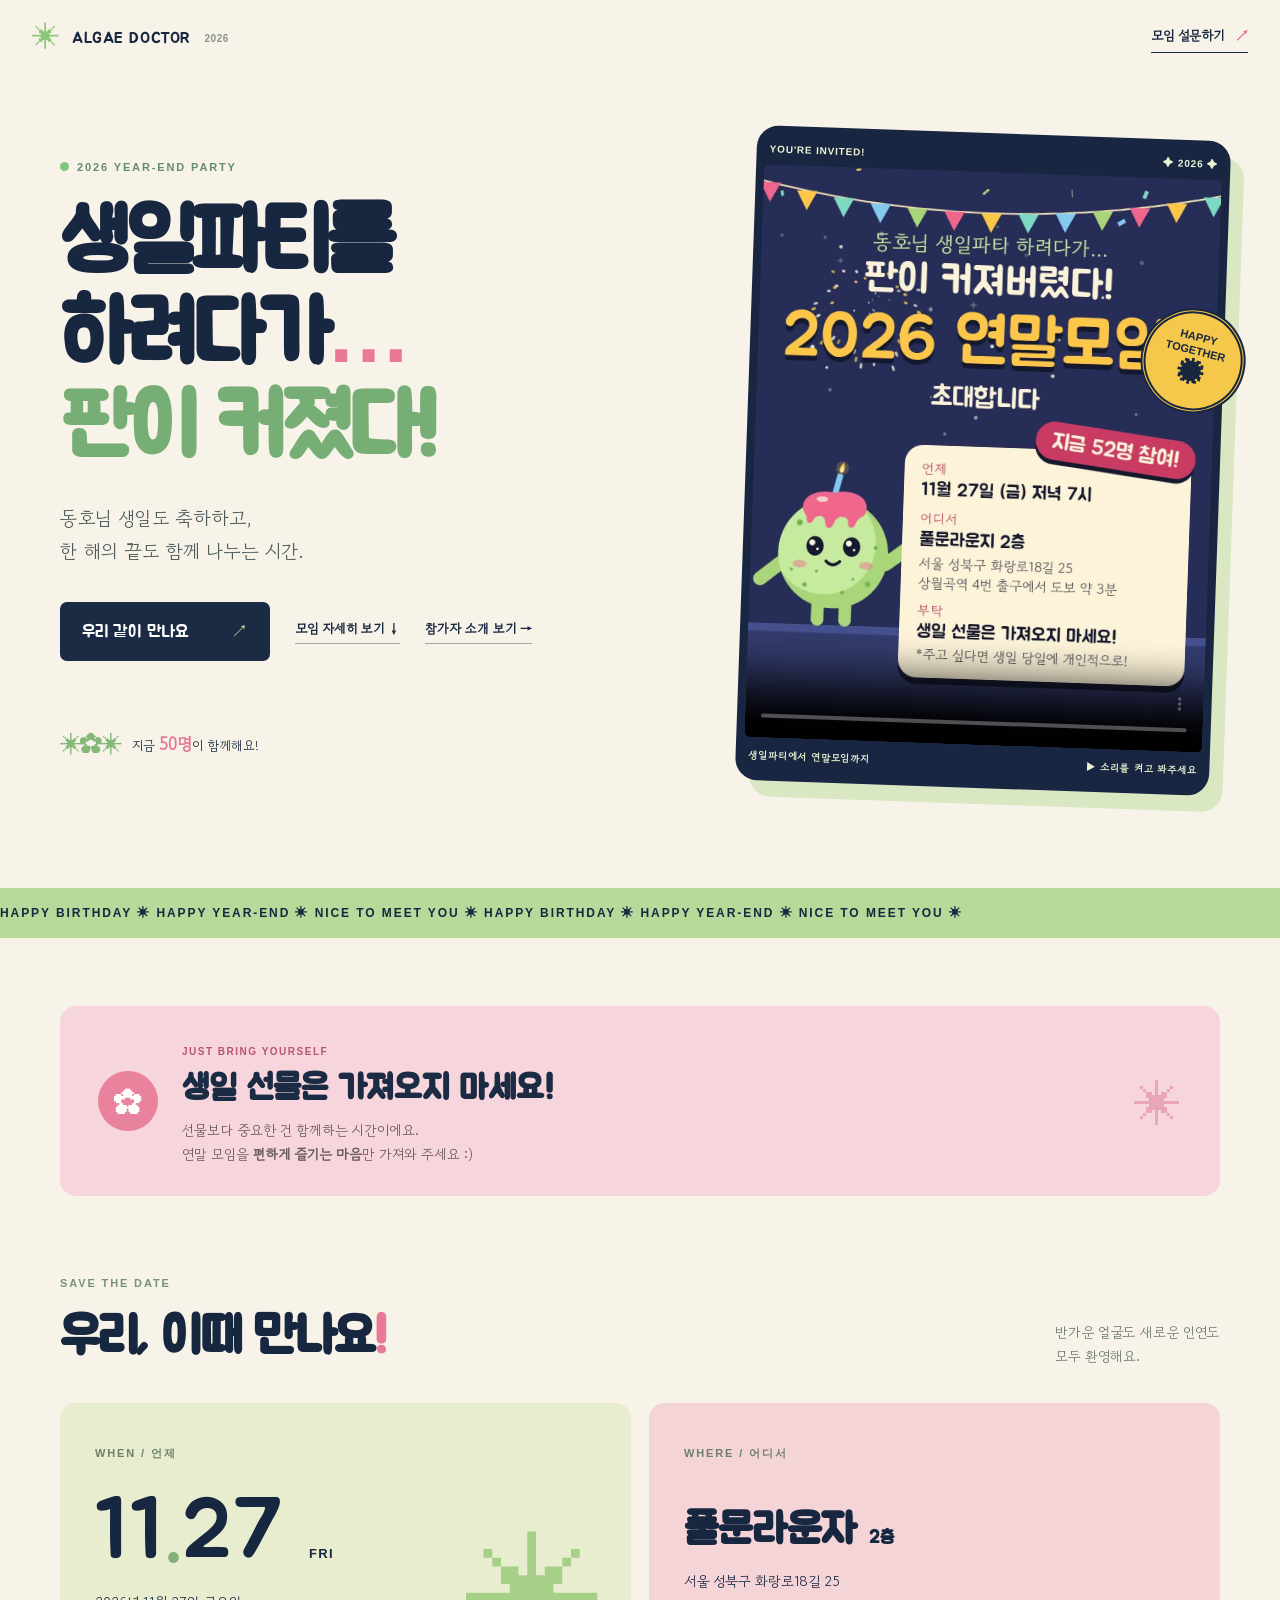
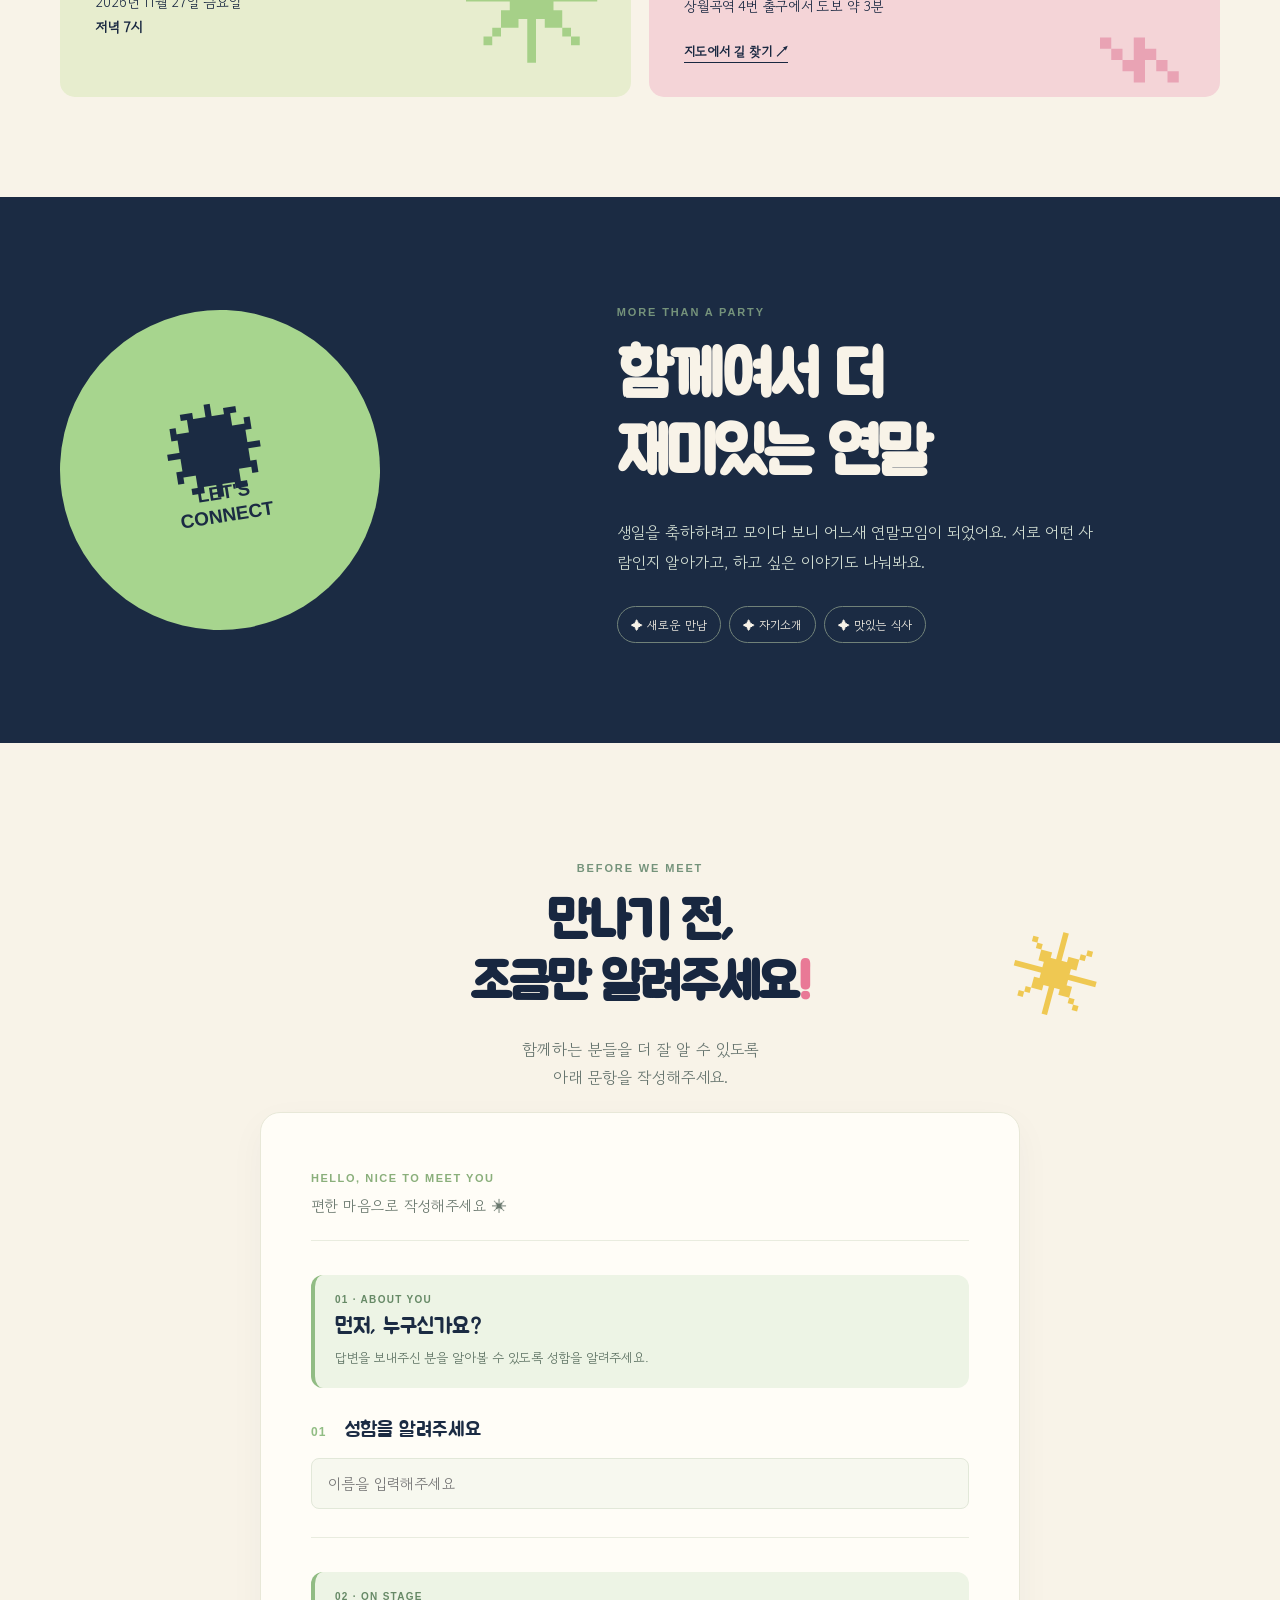
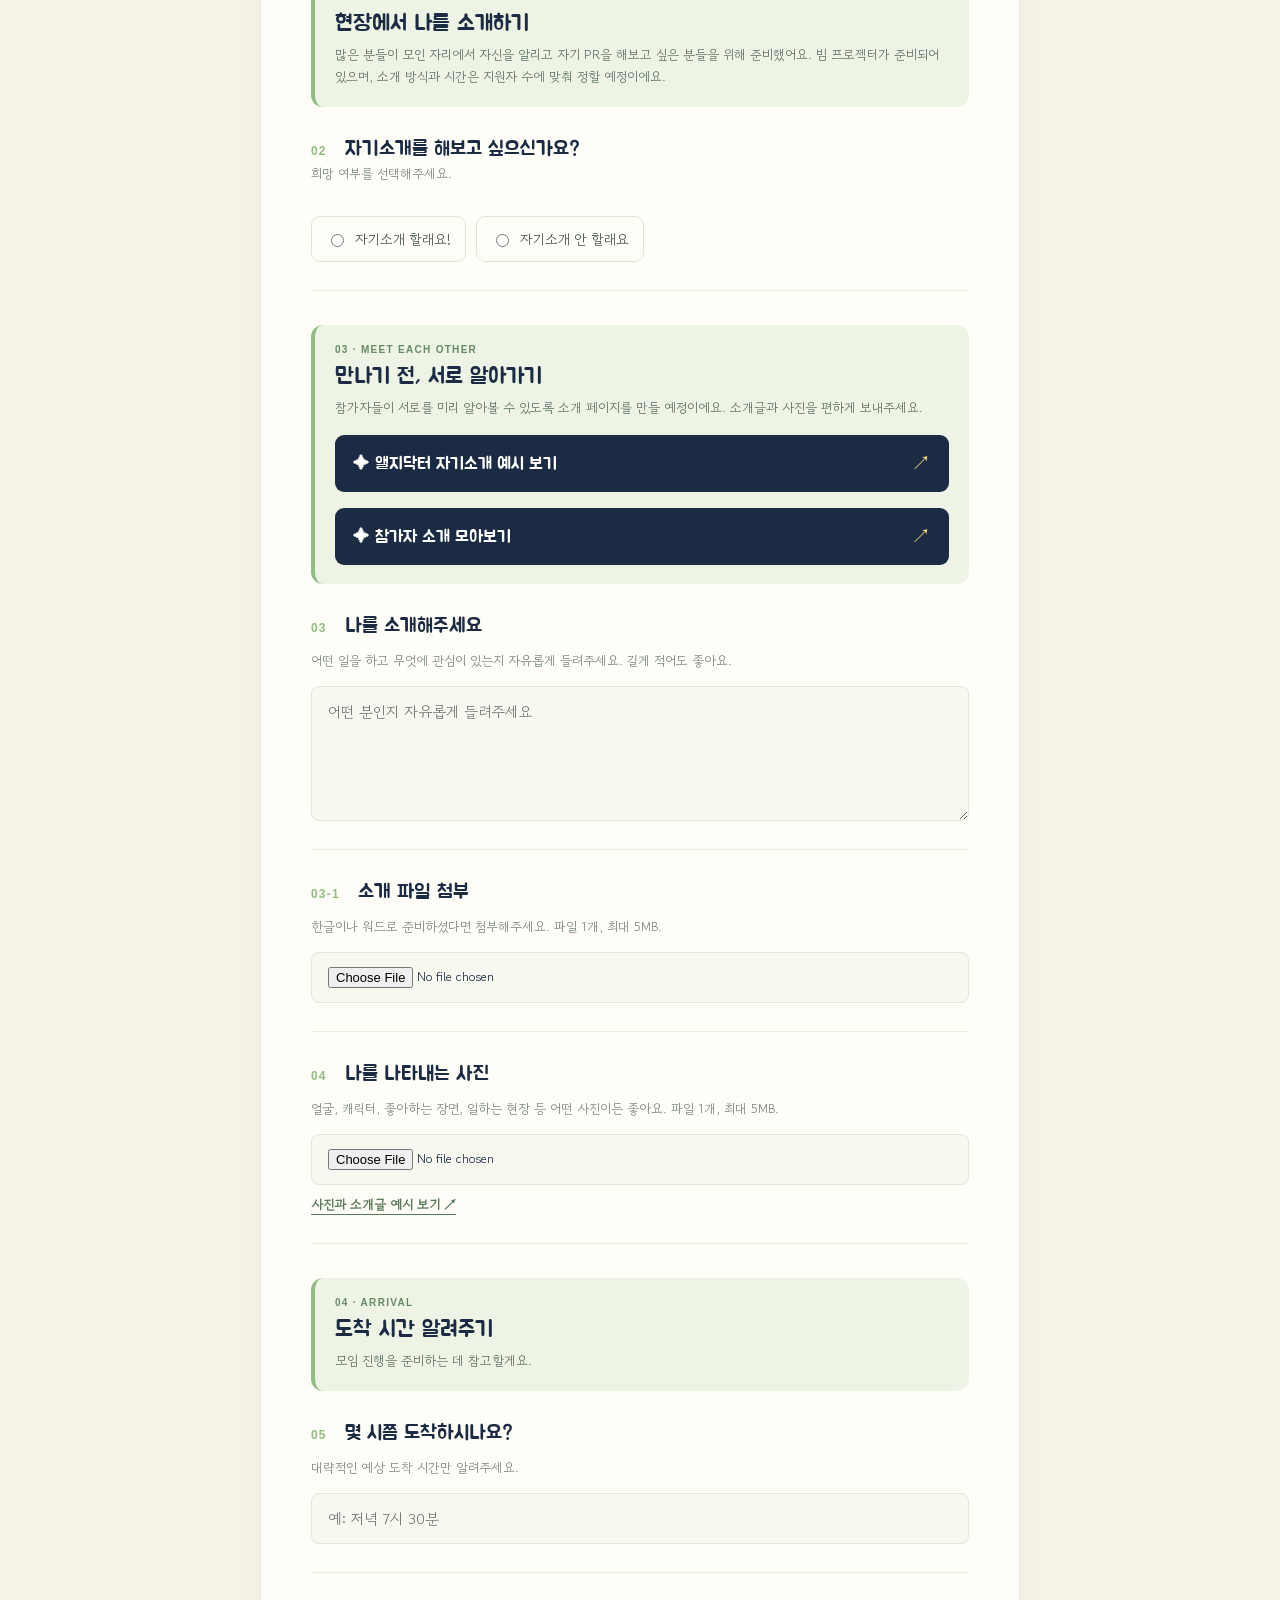
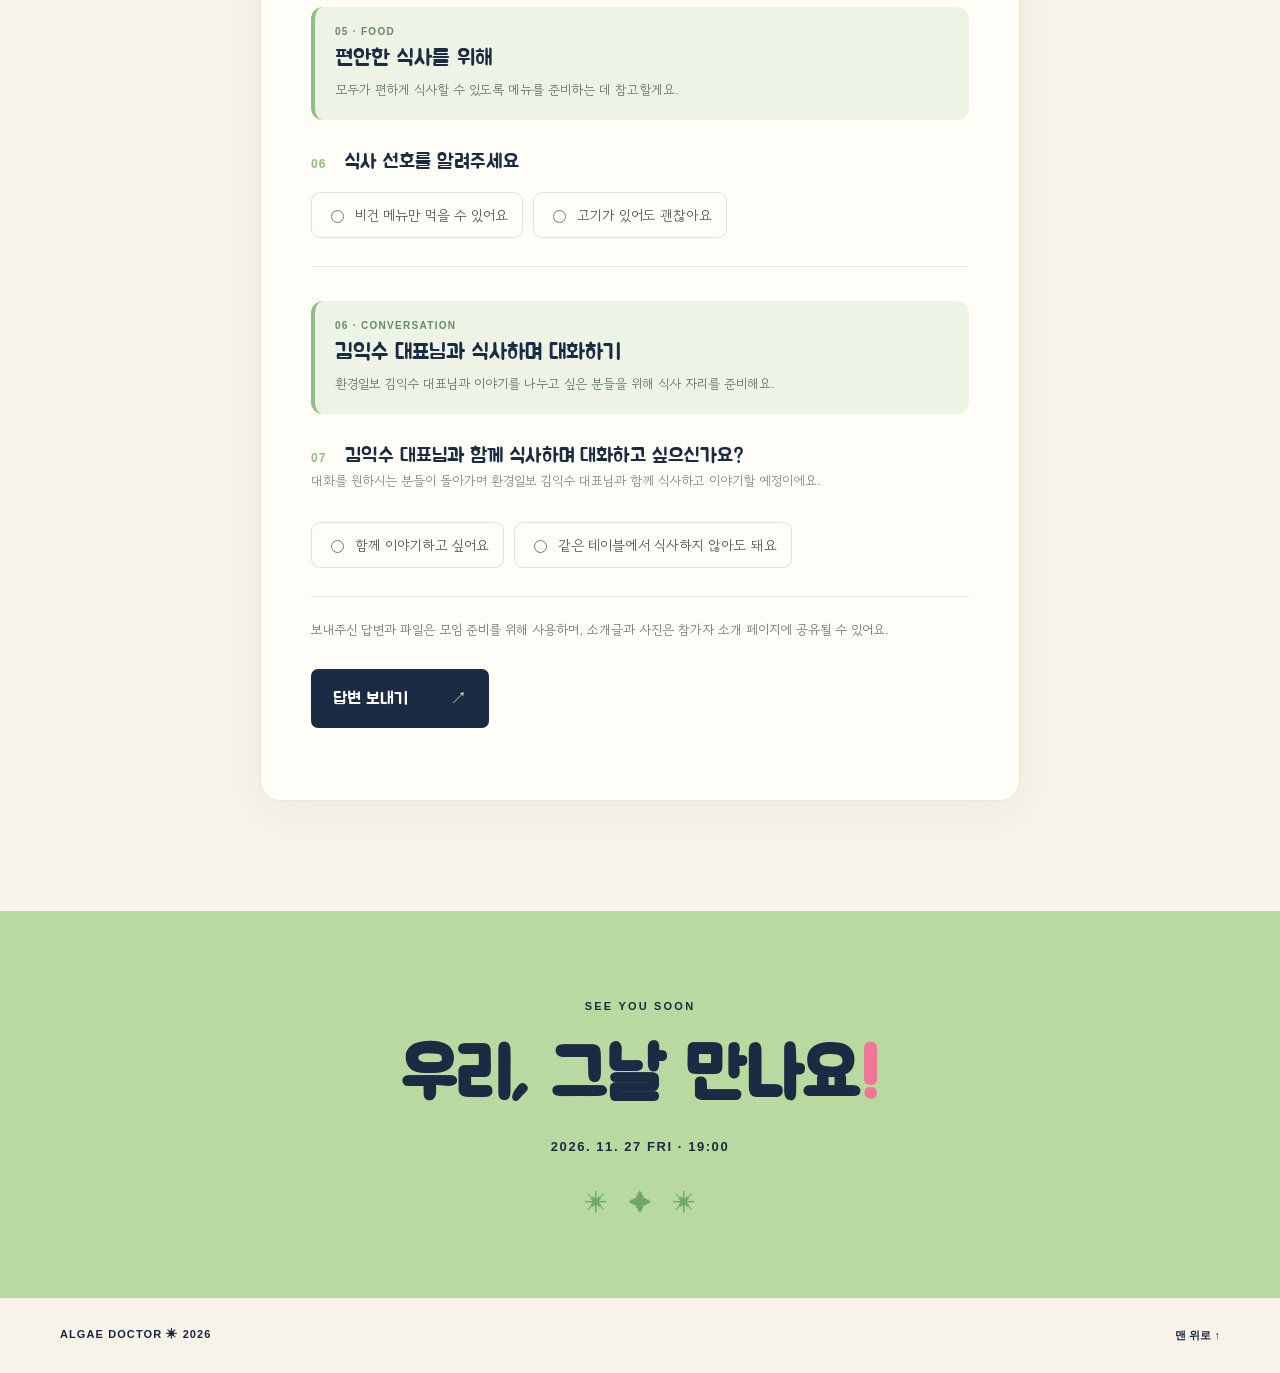
==== commit 4ceea316: "Update attendee count to 50" ====
--- a/index.html
+++ b/index.html
@@ -30,7 +30,7 @@
   <header class="topbar"><a class="logo" href="#top"><span class="logo-dot">✳</span> ALGAE DOCTOR <small>2026</small></a><a class="top-link" href="#rsvp">모임 설문하기 <span>↗</span></a></header>
   <main id="top">
     <section class="hero shell">
-      <div class="hero-copy"><div class="eyebrow"><span></span> 2026 YEAR-END PARTY</div><h1>생일파티를<br>하려다가<span class="pink">…</span><br><em>판이 커졌다!</em></h1><p class="lead">동호님 생일도 축하하고,<br>한 해의 끝도 함께 나누는 시간.</p><div class="hero-actions"><a class="button primary" href="#rsvp">우리 같이 만나요 <span>↗</span></a><a class="text-link" href="#details">모임 자세히 보기 ↓</a><a class="text-link" href="intros.html">참가자 소개 보기 →</a></div><div class="invite-note"><span class="faces">✳ ✿ ✳</span><span>지금 <strong>51명</strong>이 함께해요!</span></div></div>
+      <div class="hero-copy"><div class="eyebrow"><span></span> 2026 YEAR-END PARTY</div><h1>생일파티를<br>하려다가<span class="pink">…</span><br><em>판이 커졌다!</em></h1><p class="lead">동호님 생일도 축하하고,<br>한 해의 끝도 함께 나누는 시간.</p><div class="hero-actions"><a class="button primary" href="#rsvp">우리 같이 만나요 <span>↗</span></a><a class="text-link" href="#details">모임 자세히 보기 ↓</a><a class="text-link" href="intros.html">참가자 소개 보기 →</a></div><div class="invite-note"><span class="faces">✳ ✿ ✳</span><span>지금 <strong>50명</strong>이 함께해요!</span></div></div>
       <div class="visual"><div class="visual-top"><span>YOU'RE INVITED!</span><span>✦ 2026 ✦</span></div><video controls playsinline preload="metadata" poster="poster.jpg" aria-label="앨지닥터 연말모임 초대장 애니메이션"><source src="invitation.mp4" type="video/mp4">브라우저가 영상을 지원하지 않습니다.</video><div class="visual-bottom"><span>생일파티에서 연말모임까지</span><span>▶ 소리를 켜고 봐주세요</span></div><div class="stamp">HAPPY<br>TOGETHER <span>✹</span></div></div>
     </section>
     <div class="ticker" aria-hidden="true"><div>HAPPY BIRTHDAY ✳ HAPPY YEAR-END ✳ NICE TO MEET YOU ✳ HAPPY BIRTHDAY ✳ HAPPY YEAR-END ✳ NICE TO MEET YOU ✳</div></div>
